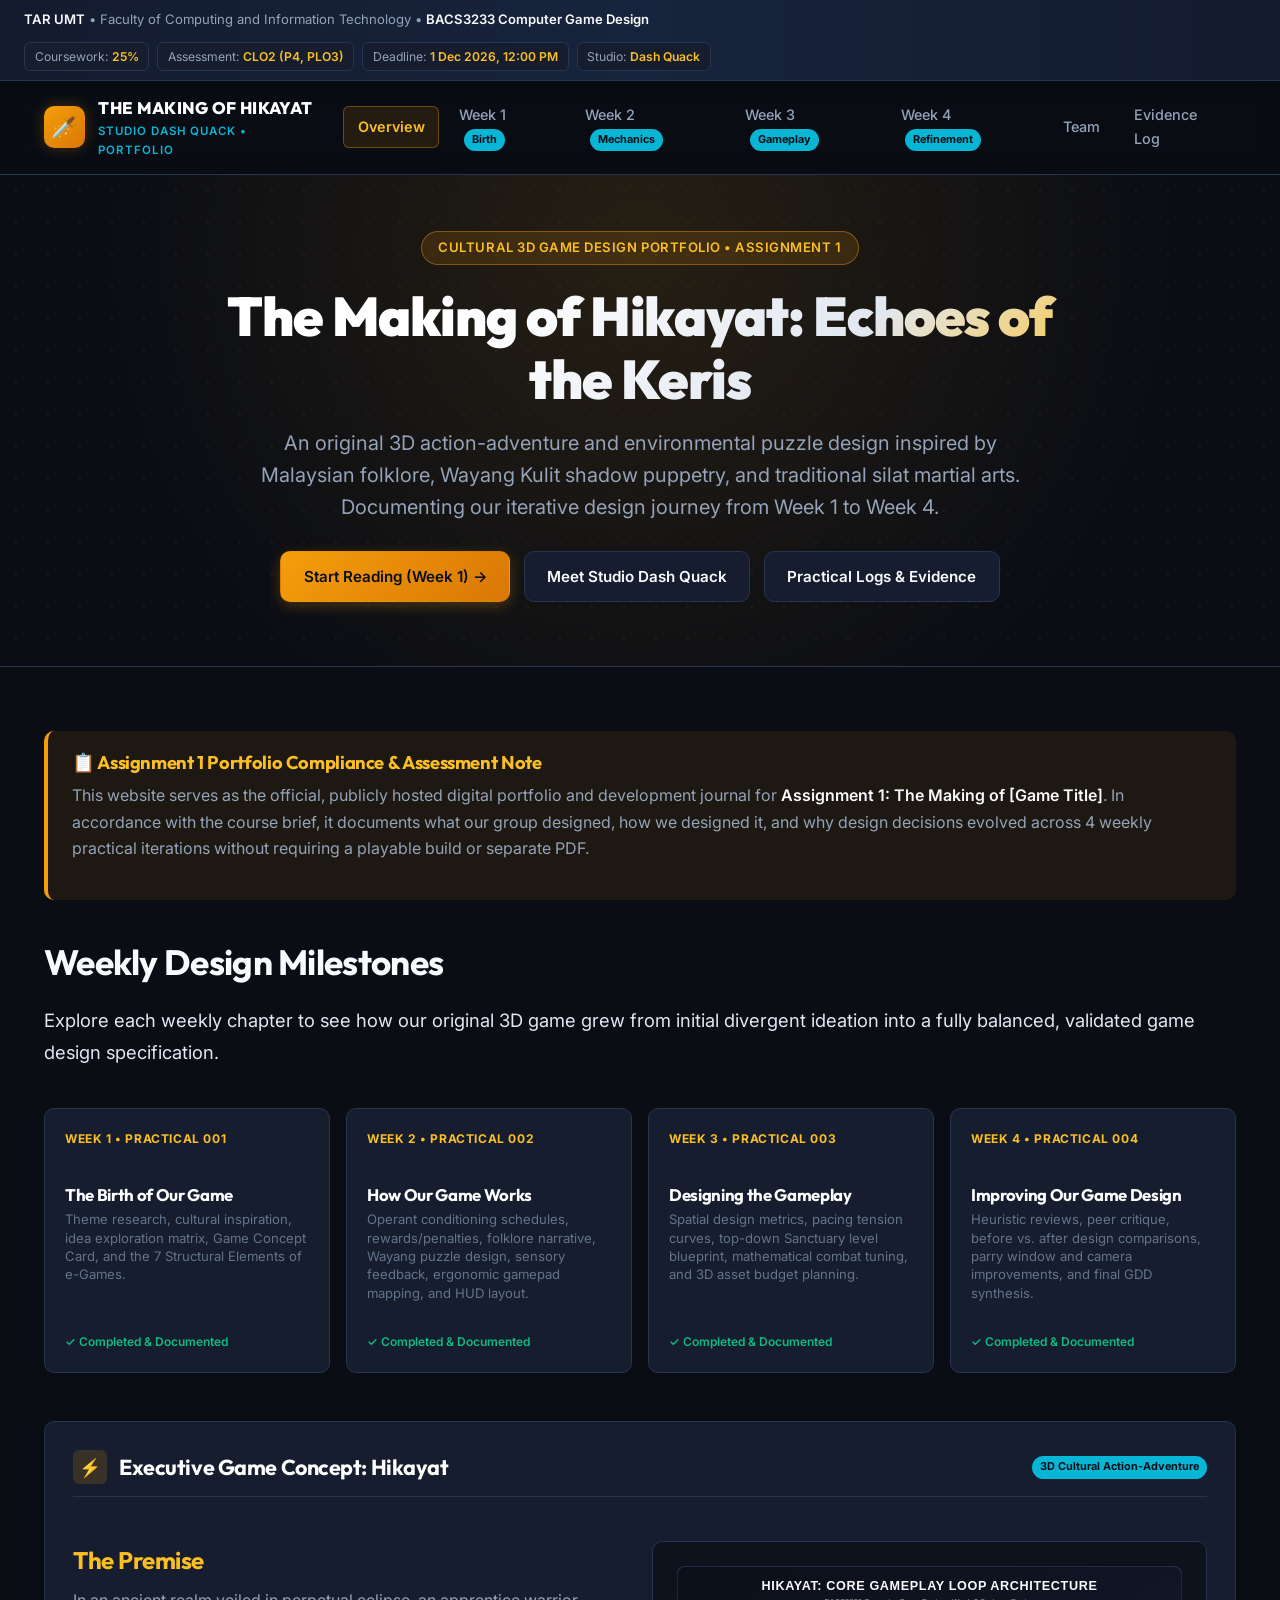
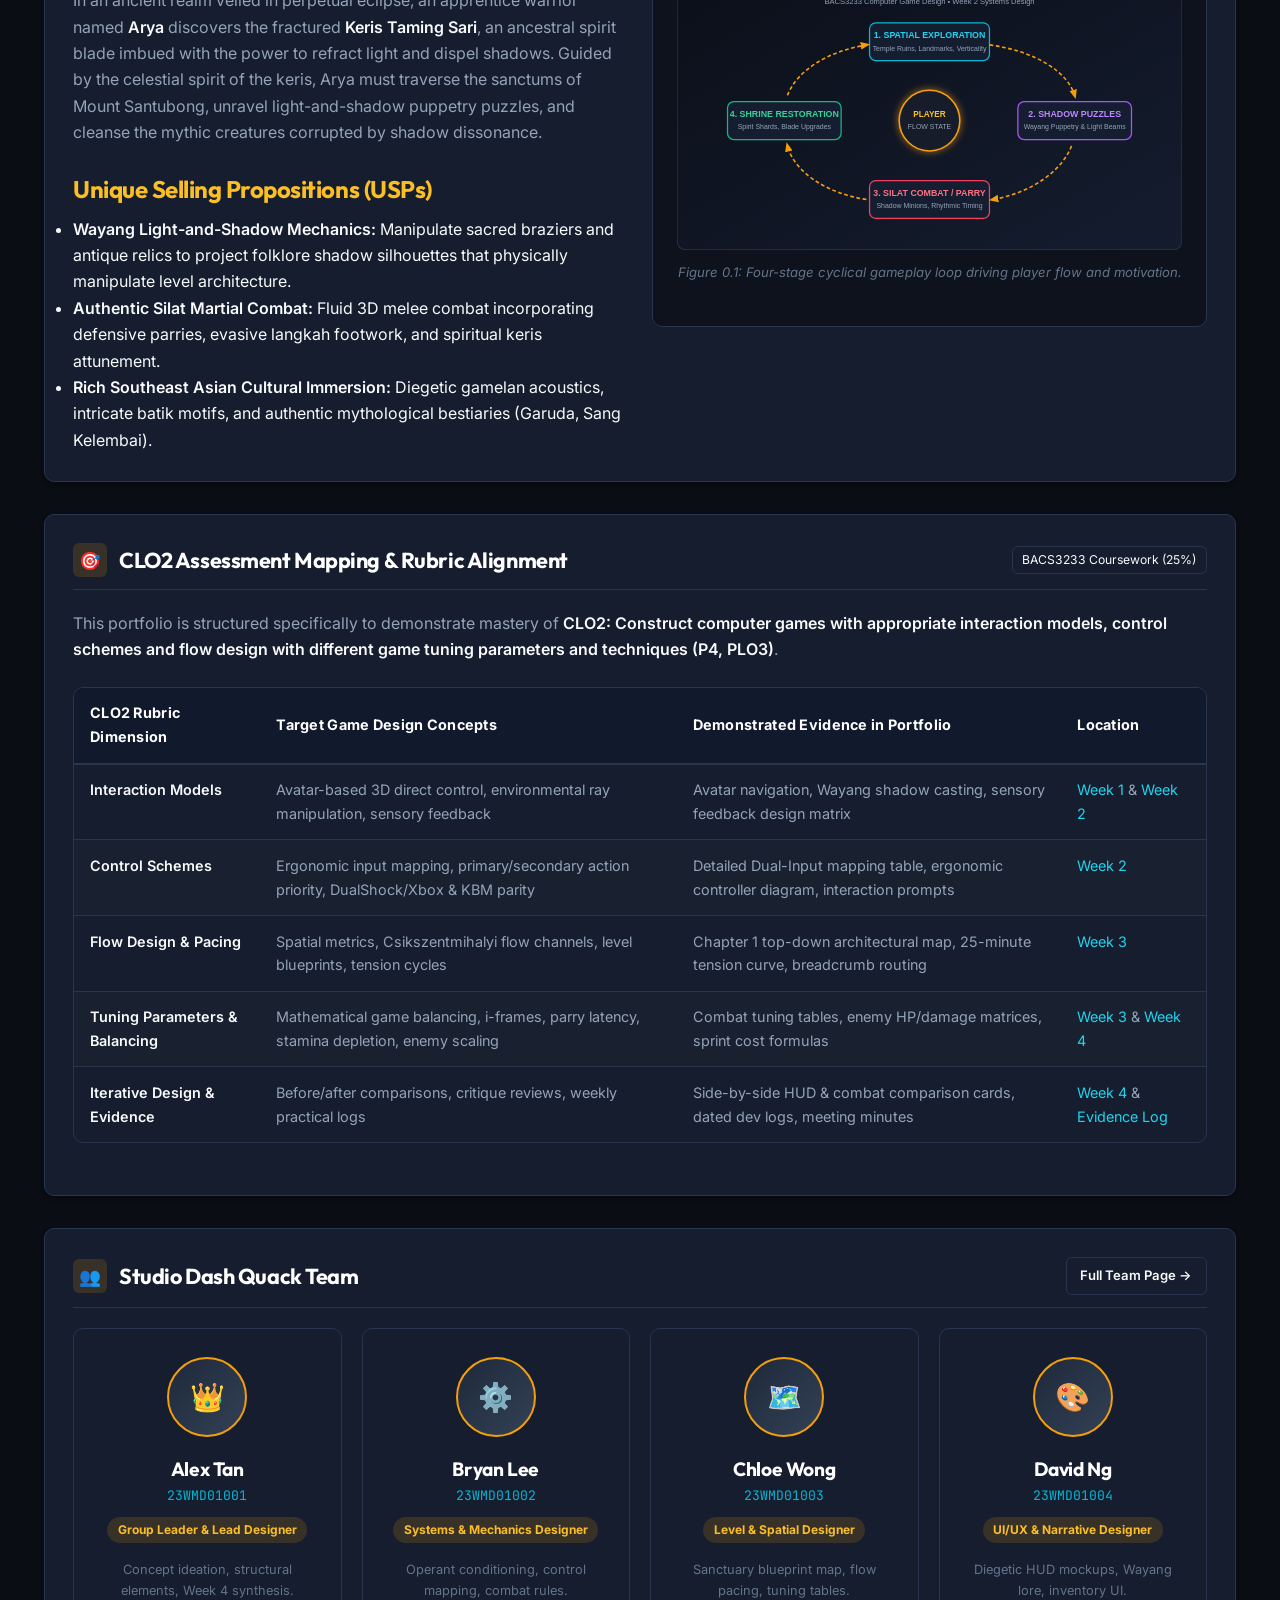
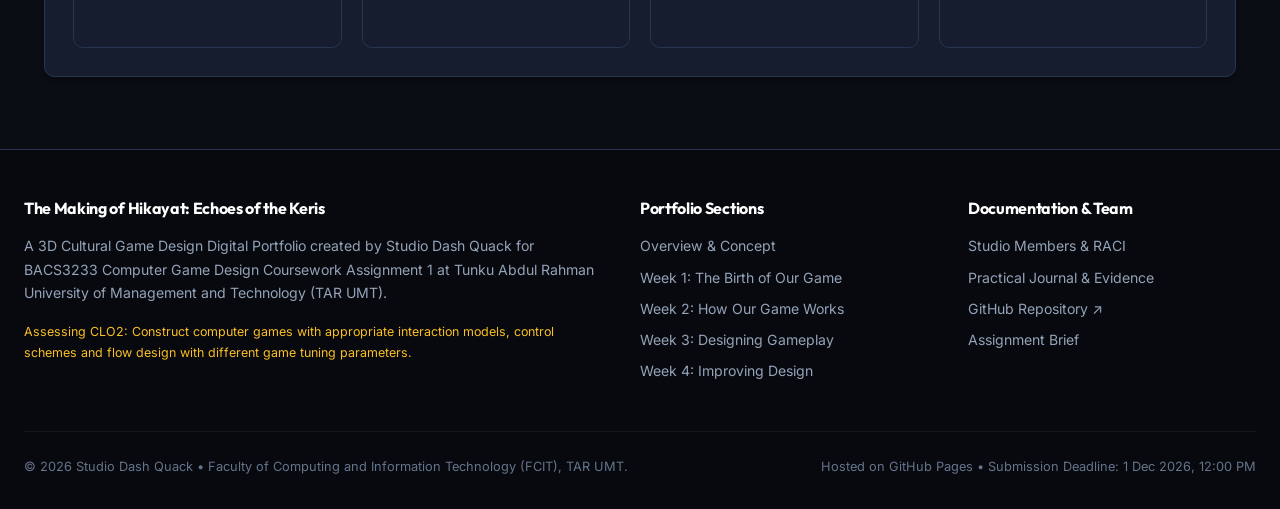
==== index.html @ 0a53872a "Create complete BACS3233 Game Design digital portfolio website for GitHub Pages" ====
<!DOCTYPE html>
<html lang="en">
<head>
  <meta charset="UTF-8">
  <meta name="viewport" content="width=device-width, initial-scale=1.0">
  <title>The Making of Hikayat: Echoes of the Keris | BACS3233 Game Design Portfolio</title>
  <meta name="description" content="Digital portfolio and game development journal for BACS3233 Computer Game Design Assignment 1 at TAR UMT by Studio Dash Quack.">
  <link rel="preconnect" href="https://fonts.googleapis.com">
  <link rel="preconnect" href="https://fonts.gstatic.com" crossorigin>
  <link href="https://fonts.googleapis.com/css2?family=Inter:wght@400;500;600;700&family=Outfit:wght@500;600;700;800;900&family=JetBrains+Mono:wght@500&display=swap" rel="stylesheet">
  <link rel="stylesheet" href="css/style.css">
</head>
<body>

  <!-- Academic Rubric Banner -->
  <aside class="academic-banner" aria-label="Course Academic Information">
    <div class="academic-banner-inner">
      <div>
        <strong>TAR UMT</strong> • Faculty of Computing and Information Technology • <strong>BACS3233 Computer Game Design</strong>
      </div>
      <div class="academic-pills">
        <span class="academic-pill">Coursework: <strong>25%</strong></span>
        <span class="academic-pill">Assessment: <strong>CLO2 (P4, PLO3)</strong></span>
        <span class="academic-pill">Deadline: <strong>1 Dec 2026, 12:00 PM</strong></span>
        <span class="academic-pill">Studio: <strong>Dash Quack</strong></span>
      </div>
    </div>
  </aside>

  <!-- Sticky Main Navigation -->
  <header class="navbar">
    <div class="nav-container">
      <a href="index.html" class="brand-link" aria-label="Homepage">
        <div class="brand-logo-icon">🗡️</div>
        <div class="brand-text">
          <span class="brand-title">THE MAKING OF HIKAYAT</span>
          <span class="brand-subtitle">Studio Dash Quack • Portfolio</span>
        </div>
      </a>

      <button class="nav-toggle" aria-label="Toggle navigation menu" aria-expanded="false">&#9776;</button>

      <nav>
        <ul class="nav-menu">
          <li class="nav-item"><a href="index.html" class="nav-link active">Overview</a></li>
          <li class="nav-item"><a href="week1.html" class="nav-link">Week 1 <span class="nav-badge-pill">Birth</span></a></li>
          <li class="nav-item"><a href="week2.html" class="nav-link">Week 2 <span class="nav-badge-pill">Mechanics</span></a></li>
          <li class="nav-item"><a href="week3.html" class="nav-link">Week 3 <span class="nav-badge-pill">Gameplay</span></a></li>
          <li class="nav-item"><a href="week4.html" class="nav-link">Week 4 <span class="nav-badge-pill">Refinement</span></a></li>
          <li class="nav-item"><a href="team.html" class="nav-link">Team</a></li>
          <li class="nav-item"><a href="evidence.html" class="nav-link">Evidence Log</a></li>
        </ul>
      </nav>
    </div>
  </header>

  <main class="main-content">
    <!-- Hero Section -->
    <section class="hero">
      <div class="hero-content">
        <div class="hero-tag">Cultural 3D Game Design Portfolio • Assignment 1</div>
        <h1 class="hero-title">The Making of Hikayat: Echoes of the Keris</h1>
        <p class="hero-subtitle">
          An original 3D action-adventure and environmental puzzle design inspired by Malaysian folklore, Wayang Kulit shadow puppetry, and traditional silat martial arts. Documenting our iterative design journey from Week 1 to Week 4.
        </p>
        <div class="hero-actions">
          <a href="week1.html" class="btn btn-primary">Start Reading (Week 1) →</a>
          <a href="team.html" class="btn btn-secondary">Meet Studio Dash Quack</a>
          <a href="evidence.html" class="btn btn-secondary">Practical Logs &amp; Evidence</a>
        </div>
      </div>
    </section>

    <!-- Quick Weekly Roadmap Hub -->
    <div class="container">
      
      <!-- Informational Callout for Lecturers & Assessors -->
      <div class="callout callout-gold">
        <h4>📋 Assignment 1 Portfolio Compliance &amp; Assessment Note</h4>
        <p>
          This website serves as the official, publicly hosted digital portfolio and development journal for <strong>Assignment 1: The Making of [Game Title]</strong>. In accordance with the course brief, it documents what our group designed, how we designed it, and why design decisions evolved across 4 weekly practical iterations without requiring a playable build or separate PDF.
        </p>
      </div>

      <h2>Weekly Design Milestones</h2>
      <p class="lead">
        Explore each weekly chapter to see how our original 3D game grew from initial divergent ideation into a fully balanced, validated game design specification.
      </p>

      <div class="weekly-progress-bar">
        <!-- Week 1 Card -->
        <a href="week1.html" class="week-card-nav">
          <span class="week-badge">Week 1 • Practical 001</span>
          <h3 class="week-card-title">The Birth of Our Game</h3>
          <p class="week-card-desc">Theme research, cultural inspiration, idea exploration matrix, Game Concept Card, and the 7 Structural Elements of e-Games.</p>
          <div class="week-status">✓ Completed &amp; Documented</div>
        </a>

        <!-- Week 2 Card -->
        <a href="week2.html" class="week-card-nav">
          <span class="week-badge">Week 2 • Practical 002</span>
          <h3 class="week-card-title">How Our Game Works</h3>
          <p class="week-card-desc">Operant conditioning schedules, rewards/penalties, folklore narrative, Wayang puzzle design, sensory feedback, ergonomic gamepad mapping, and HUD layout.</p>
          <div class="week-status">✓ Completed &amp; Documented</div>
        </a>

        <!-- Week 3 Card -->
        <a href="week3.html" class="week-card-nav">
          <span class="week-badge">Week 3 • Practical 003</span>
          <h3 class="week-card-title">Designing the Gameplay</h3>
          <p class="week-card-desc">Spatial design metrics, pacing tension curves, top-down Sanctuary level blueprint, mathematical combat tuning, and 3D asset budget planning.</p>
          <div class="week-status">✓ Completed &amp; Documented</div>
        </a>

        <!-- Week 4 Card -->
        <a href="week4.html" class="week-card-nav">
          <span class="week-badge">Week 4 • Practical 004</span>
          <h3 class="week-card-title">Improving Our Game Design</h3>
          <p class="week-card-desc">Heuristic reviews, peer critique, before vs. after design comparisons, parry window and camera improvements, and final GDD synthesis.</p>
          <div class="week-status">✓ Completed &amp; Documented</div>
        </a>
      </div>

      <!-- Core Game Concept Showcase -->
      <div class="card">
        <div class="card-header">
          <div class="card-title-group">
            <div class="card-icon">⚡</div>
            <h2 class="card-title">Executive Game Concept: Hikayat</h2>
          </div>
          <span class="nav-badge-pill">3D Cultural Action-Adventure</span>
        </div>

        <div class="grid-2">
          <div>
            <h3>The Premise</h3>
            <p>
              In an ancient realm veiled in perpetual eclipse, an apprentice warrior named <strong>Arya</strong> discovers the fractured <strong>Keris Taming Sari</strong>, an ancestral spirit blade imbued with the power to refract light and dispel shadows. Guided by the celestial spirit of the keris, Arya must traverse the sanctums of Mount Santubong, unravel light-and-shadow puppetry puzzles, and cleanse the mythic creatures corrupted by shadow dissonance.
            </p>
            <h3>Unique Selling Propositions (USPs)</h3>
            <ul>
              <li><strong>Wayang Light-and-Shadow Mechanics:</strong> Manipulate sacred braziers and antique relics to project folklore shadow silhouettes that physically manipulate level architecture.</li>
              <li><strong>Authentic Silat Martial Combat:</strong> Fluid 3D melee combat incorporating defensive parries, evasive langkah footwork, and spiritual keris attunement.</li>
              <li><strong>Rich Southeast Asian Cultural Immersion:</strong> Diegetic gamelan acoustics, intricate batik motifs, and authentic mythological bestiaries (Garuda, Sang Kelembai).</li>
            </ul>
          </div>

          <div>
            <div class="diagram-container">
              <img src="assets/diagrams/core-loop.svg" alt="Hikayat Core Gameplay Loop Architecture" style="border-radius: 8px;">
              <p class="diagram-caption">Figure 0.1: Four-stage cyclical gameplay loop driving player flow and motivation.</p>
            </div>
          </div>
        </div>
      </div>

      <!-- CLO2 Rubric Alignment Matrix -->
      <div class="card">
        <div class="card-header">
          <div class="card-title-group">
            <div class="card-icon">🎯</div>
            <h2 class="card-title">CLO2 Assessment Mapping &amp; Rubric Alignment</h2>
          </div>
          <span class="academic-pill">BACS3233 Coursework (25%)</span>
        </div>
        <p>
          This portfolio is structured specifically to demonstrate mastery of <strong>CLO2: Construct computer games with appropriate interaction models, control schemes and flow design with different game tuning parameters and techniques (P4, PLO3)</strong>.
        </p>

        <div class="table-responsive">
          <table>
            <thead>
              <tr>
                <th>CLO2 Rubric Dimension</th>
                <th>Target Game Design Concepts</th>
                <th>Demonstrated Evidence in Portfolio</th>
                <th>Location</th>
              </tr>
            </thead>
            <tbody>
              <tr>
                <td><strong>Interaction Models</strong></td>
                <td>Avatar-based 3D direct control, environmental ray manipulation, sensory feedback</td>
                <td>Avatar navigation, Wayang shadow casting, sensory feedback design matrix</td>
                <td><a href="week1.html#structural-elements">Week 1</a> &amp; <a href="week2.html#feedback-design">Week 2</a></td>
              </tr>
              <tr>
                <td><strong>Control Schemes</strong></td>
                <td>Ergonomic input mapping, primary/secondary action priority, DualShock/Xbox &amp; KBM parity</td>
                <td>Detailed Dual-Input mapping table, ergonomic controller diagram, interaction prompts</td>
                <td><a href="week2.html#control-schemes">Week 2</a></td>
              </tr>
              <tr>
                <td><strong>Flow Design &amp; Pacing</strong></td>
                <td>Spatial metrics, Csikszentmihalyi flow channels, level blueprints, tension cycles</td>
                <td>Chapter 1 top-down architectural map, 25-minute tension curve, breadcrumb routing</td>
                <td><a href="week3.html#game-flow">Week 3</a></td>
              </tr>
              <tr>
                <td><strong>Tuning Parameters &amp; Balancing</strong></td>
                <td>Mathematical game balancing, i-frames, parry latency, stamina depletion, enemy scaling</td>
                <td>Combat tuning tables, enemy HP/damage matrices, sprint cost formulas</td>
                <td><a href="week3.html#game-tuning">Week 3</a> &amp; <a href="week4.html#tuning-iteration">Week 4</a></td>
              </tr>
              <tr>
                <td><strong>Iterative Design &amp; Evidence</strong></td>
                <td>Before/after comparisons, critique reviews, weekly practical logs</td>
                <td>Side-by-side HUD &amp; combat comparison cards, dated dev logs, meeting minutes</td>
                <td><a href="week4.html#before-after">Week 4</a> &amp; <a href="evidence.html">Evidence Log</a></td>
              </tr>
            </tbody>
          </table>
        </div>
      </div>

      <!-- Quick Studio Team Summary -->
      <div class="card">
        <div class="card-header">
          <div class="card-title-group">
            <div class="card-icon">👥</div>
            <h2 class="card-title">Studio Dash Quack Team</h2>
          </div>
          <a href="team.html" class="btn btn-secondary btn-sm">Full Team Page →</a>
        </div>
        <div class="grid-4">
          <div class="team-card">
            <div class="avatar-placeholder">👑</div>
            <h4 class="team-name">Alex Tan</h4>
            <div class="team-student-id">23WMD01001</div>
            <div class="team-role">Group Leader &amp; Lead Designer</div>
            <p style="font-size: 0.8rem; color: var(--text-muted);">Concept ideation, structural elements, Week 4 synthesis.</p>
          </div>
          <div class="team-card">
            <div class="avatar-placeholder">⚙️</div>
            <h4 class="team-name">Bryan Lee</h4>
            <div class="team-student-id">23WMD01002</div>
            <div class="team-role">Systems &amp; Mechanics Designer</div>
            <p style="font-size: 0.8rem; color: var(--text-muted);">Operant conditioning, control mapping, combat rules.</p>
          </div>
          <div class="team-card">
            <div class="avatar-placeholder">🗺️</div>
            <h4 class="team-name">Chloe Wong</h4>
            <div class="team-student-id">23WMD01003</div>
            <div class="team-role">Level &amp; Spatial Designer</div>
            <p style="font-size: 0.8rem; color: var(--text-muted);">Sanctuary blueprint map, flow pacing, tuning tables.</p>
          </div>
          <div class="team-card">
            <div class="avatar-placeholder">🎨</div>
            <h4 class="team-name">David Ng</h4>
            <div class="team-student-id">23WMD01004</div>
            <div class="team-role">UI/UX &amp; Narrative Designer</div>
            <p style="font-size: 0.8rem; color: var(--text-muted);">Diegetic HUD mockups, Wayang lore, inventory UI.</p>
          </div>
        </div>
      </div>

    </div>
  </main>

  <!-- Global Footer -->
  <footer class="footer">
    <div class="footer-inner">
      <div class="footer-col">
        <h4>The Making of Hikayat: Echoes of the Keris</h4>
        <p>A 3D Cultural Game Design Digital Portfolio created by Studio Dash Quack for BACS3233 Computer Game Design Coursework Assignment 1 at Tunku Abdul Rahman University of Management and Technology (TAR UMT).</p>
        <p style="font-size: 0.78rem; color: var(--accent-gold-light);">Assessing CLO2: Construct computer games with appropriate interaction models, control schemes and flow design with different game tuning parameters.</p>
      </div>

      <div class="footer-col">
        <h4>Portfolio Sections</h4>
        <ul>
          <li><a href="index.html">Overview &amp; Concept</a></li>
          <li><a href="week1.html">Week 1: The Birth of Our Game</a></li>
          <li><a href="week2.html">Week 2: How Our Game Works</a></li>
          <li><a href="week3.html">Week 3: Designing Gameplay</a></li>
          <li><a href="week4.html">Week 4: Improving Design</a></li>
        </ul>
      </div>

      <div class="footer-col">
        <h4>Documentation &amp; Team</h4>
        <ul>
          <li><a href="team.html">Studio Members &amp; RACI</a></li>
          <li><a href="evidence.html">Practical Journal &amp; Evidence</a></li>
          <li><a href="https://github.com/dash-quack/dash-quack.github.io" target="_blank" rel="noopener">GitHub Repository ↗</a></li>
          <li><a href="README.md" target="_blank">Assignment Brief</a></li>
        </ul>
      </div>
    </div>

    <div class="footer-bottom">
      <div>© 2026 Studio Dash Quack • Faculty of Computing and Information Technology (FCIT), TAR UMT.</div>
      <div>Hosted on GitHub Pages • Submission Deadline: 1 Dec 2026, 12:00 PM</div>
    </div>
  </footer>

  <script src="js/main.js"></script>
</body>
</html>
---- css/style.css ----
/* ==========================================================================
   BACS3233 Computer Game Design - Digital Portfolio Stylesheet
   Theme: The Making of Hikayat: Echoes of the Keris (Cultural 3D Game)
   Studio: Dash Quack Games | TAR UMT FCIT
   ========================================================================== */

:root {
  --bg-primary: #0a0d14;
  --bg-secondary: #101623;
  --bg-card: #151d2e;
  --bg-card-hover: #1c273e;
  --bg-subtle: #1e293b;
  --border-color: #27354f;
  --border-focus: #f59e0b;

  --accent-gold: #f59e0b;
  --accent-gold-light: #fbbf24;
  --accent-gold-glow: rgba(245, 158, 11, 0.25);

  --accent-teal: #06b6d4;
  --accent-teal-light: #22d3ee;
  --accent-teal-glow: rgba(6, 182, 212, 0.2);

  --accent-emerald: #10b981;
  --accent-rose: #f43f5e;
  --accent-purple: #a855f7;

  --text-primary: #f8fafc;
  --text-secondary: #94a3b8;
  --text-muted: #64748b;
  --text-gold: #fcd34d;

  --font-heading: 'Outfit', -apple-system, BlinkMacSystemFont, 'Segoe UI', Roboto, sans-serif;
  --font-body: 'Inter', -apple-system, BlinkMacSystemFont, 'Segoe UI', Roboto, sans-serif;
  --font-mono: 'JetBrains Mono', 'Fira Code', Consolas, monospace;

  --shadow-sm: 0 2px 4px rgba(0, 0, 0, 0.4);
  --shadow-md: 0 4px 12px rgba(0, 0, 0, 0.5);
  --shadow-lg: 0 10px 30px rgba(0, 0, 0, 0.7);
  --shadow-glow: 0 0 25px var(--accent-gold-glow);

  --radius-sm: 6px;
  --radius-md: 10px;
  --radius-lg: 16px;
  --radius-full: 9999px;

  --transition-fast: 0.2s ease;
  --transition-normal: 0.3s ease;
  --max-width: 1240px;
}

/* Reset & Base Setup */
*, *::before, *::after {
  box-sizing: border-box;
  margin: 0;
  padding: 0;
}

html {
  scroll-behavior: smooth;
  font-size: 16px;
  background-color: var(--bg-primary);
  color: var(--text-primary);
}

body {
  font-family: var(--font-body);
  line-height: 1.65;
  background-color: var(--bg-primary);
  color: var(--text-primary);
  overflow-x: hidden;
  min-height: 100vh;
  display: flex;
  flex-direction: column;
}

a {
  color: var(--accent-teal-light);
  text-decoration: none;
  transition: color var(--transition-fast);
}

a:hover {
  color: var(--accent-gold-light);
}

img, svg {
  max-width: 100%;
  height: auto;
  display: block;
}

/* Typography */
h1, h2, h3, h4, h5, h6 {
  font-family: var(--font-heading);
  color: var(--text-primary);
  font-weight: 700;
  line-height: 1.25;
  letter-spacing: -0.02em;
}

h1 { font-size: clamp(2rem, 4vw, 3rem); margin-bottom: 1rem; }
h2 { font-size: clamp(1.5rem, 2.8vw, 2.2rem); margin-top: 2.5rem; margin-bottom: 1.25rem; }
h3 { font-size: clamp(1.2rem, 2vw, 1.5rem); margin-top: 1.75rem; margin-bottom: 0.75rem; color: var(--accent-gold-light); }
h4 { font-size: 1.15rem; margin-top: 1.25rem; margin-bottom: 0.5rem; }

p {
  margin-bottom: 1.15rem;
  color: var(--text-secondary);
}

p.lead {
  font-size: 1.15rem;
  line-height: 1.75;
  color: #e2e8f0;
}

strong {
  color: var(--text-primary);
  font-weight: 600;
}

code {
  font-family: var(--font-mono);
  background-color: var(--bg-subtle);
  color: var(--accent-gold-light);
  padding: 0.2rem 0.45rem;
  border-radius: var(--radius-sm);
  font-size: 0.9em;
  border: 1px solid var(--border-color);
}

/* Top Navigation Bar */
.navbar {
  position: sticky;
  top: 0;
  z-index: 1000;
  background: rgba(10, 13, 20, 0.92);
  backdrop-filter: blur(12px);
  -webkit-backdrop-filter: blur(12px);
  border-bottom: 1px solid var(--border-color);
  transition: all var(--transition-fast);
}

.nav-container {
  max-width: var(--max-width);
  margin: 0 auto;
  padding: 0.85rem 1.5rem;
  display: flex;
  align-items: center;
  justify-content: space-between;
  gap: 1.5rem;
}

.brand-link {
  display: flex;
  align-items: center;
  gap: 0.85rem;
  text-decoration: none;
}

.brand-logo-icon {
  width: 42px;
  height: 42px;
  background: linear-gradient(135deg, var(--accent-gold), #d97706);
  border-radius: 10px;
  display: flex;
  align-items: center;
  justify-content: center;
  color: #0b0f19;
  font-weight: 800;
  font-size: 1.3rem;
  box-shadow: 0 0 15px var(--accent-gold-glow);
}

.brand-text {
  display: flex;
  flex-direction: column;
}

.brand-title {
  font-family: var(--font-heading);
  font-size: 1.05rem;
  font-weight: 800;
  color: #ffffff;
  letter-spacing: 0.02em;
}

.brand-subtitle {
  font-size: 0.72rem;
  color: var(--accent-teal);
  text-transform: uppercase;
  letter-spacing: 0.08em;
  font-weight: 600;
}

.nav-menu {
  display: flex;
  align-items: center;
  list-style: none;
  gap: 0.4rem;
}

.nav-item {
  position: relative;
}

.nav-link {
  display: block;
  padding: 0.5rem 0.85rem;
  font-size: 0.9rem;
  font-weight: 500;
  color: var(--text-secondary);
  border-radius: var(--radius-sm);
  transition: all var(--transition-fast);
}

.nav-link:hover {
  color: #ffffff;
  background: var(--bg-card);
}

.nav-link.active {
  color: var(--accent-gold-light);
  background: rgba(245, 158, 11, 0.12);
  border: 1px solid rgba(245, 158, 11, 0.35);
  font-weight: 600;
}

.nav-badge-pill {
  display: inline-block;
  font-size: 0.68rem;
  padding: 0.15rem 0.5rem;
  border-radius: var(--radius-full);
  background: var(--accent-teal);
  color: #0b0f19;
  font-weight: 700;
  margin-left: 0.3rem;
  vertical-align: middle;
}

.nav-toggle {
  display: none;
  background: none;
  border: 1px solid var(--border-color);
  color: var(--text-primary);
  padding: 0.4rem 0.7rem;
  border-radius: var(--radius-sm);
  font-size: 1.2rem;
  cursor: pointer;
}

/* Top Meta Banner for Academic Rubric */
.academic-banner {
  background: linear-gradient(90deg, #131b2e 0%, #17243d 50%, #131b2e 100%);
  border-bottom: 1px solid var(--border-color);
  padding: 0.55rem 1.5rem;
  font-size: 0.82rem;
  color: var(--text-secondary);
}

.academic-banner-inner {
  max-width: var(--max-width);
  margin: 0 auto;
  display: flex;
  flex-wrap: wrap;
  align-items: center;
  justify-content: space-between;
  gap: 0.75rem;
}

.academic-pills {
  display: flex;
  flex-wrap: wrap;
  gap: 0.5rem;
}

.academic-pill {
  background: var(--bg-card);
  border: 1px solid var(--border-color);
  padding: 0.2rem 0.6rem;
  border-radius: var(--radius-sm);
  font-size: 0.76rem;
}

.academic-pill strong {
  color: var(--accent-gold-light);
}

/* Layout Containers */
.container {
  width: 100%;
  max-width: var(--max-width);
  margin: 0 auto;
  padding: 2.5rem 1.5rem;
}

.main-content {
  flex: 1 0 auto;
}

/* Hero Section */
.hero {
  position: relative;
  padding: 3.5rem 1.5rem 4rem;
  background: radial-gradient(circle at 50% 15%, rgba(245, 158, 11, 0.12) 0%, rgba(10, 13, 20, 0.95) 70%), var(--bg-primary);
  border-bottom: 1px solid var(--border-color);
  overflow: hidden;
}

.hero::before {
  content: '';
  position: absolute;
  top: 0;
  left: 0;
  right: 0;
  bottom: 0;
  background-image: radial-gradient(rgba(245, 158, 11, 0.08) 1px, transparent 1px);
  background-size: 32px 32px;
  pointer-events: none;
}

.hero-content {
  position: relative;
  max-width: 900px;
  margin: 0 auto;
  text-align: center;
}

.hero-tag {
  display: inline-flex;
  align-items: center;
  gap: 0.5rem;
  padding: 0.35rem 1rem;
  border-radius: var(--radius-full);
  background: rgba(245, 158, 11, 0.14);
  border: 1px solid rgba(245, 158, 11, 0.4);
  color: var(--accent-gold-light);
  font-size: 0.82rem;
  font-weight: 600;
  margin-bottom: 1.25rem;
  letter-spacing: 0.04em;
  text-transform: uppercase;
}

.hero-title {
  font-size: clamp(2.2rem, 5vw, 3.4rem);
  font-weight: 900;
  line-height: 1.15;
  background: linear-gradient(135deg, #ffffff 30%, #e2e8f0 70%, var(--accent-gold-light) 100%);
  -webkit-background-clip: text;
  -webkit-text-fill-color: transparent;
  margin-bottom: 1rem;
}

.hero-subtitle {
  font-size: clamp(1.05rem, 2vw, 1.25rem);
  color: #94a3b8;
  max-width: 760px;
  margin: 0 auto 1.8rem;
  line-height: 1.6;
}

.hero-actions {
  display: flex;
  flex-wrap: wrap;
  gap: 0.85rem;
  justify-content: center;
  margin-top: 1.5rem;
}

/* Buttons */
.btn {
  display: inline-flex;
  align-items: center;
  justify-content: center;
  gap: 0.5rem;
  padding: 0.75rem 1.4rem;
  font-size: 0.95rem;
  font-weight: 600;
  border-radius: var(--radius-md);
  cursor: pointer;
  transition: all var(--transition-fast);
  border: 1px solid transparent;
  text-decoration: none;
}

.btn-primary {
  background: linear-gradient(135deg, var(--accent-gold), #d97706);
  color: #0b0f19;
  box-shadow: 0 4px 14px var(--accent-gold-glow);
}

.btn-primary:hover {
  background: linear-gradient(135deg, var(--accent-gold-light), var(--accent-gold));
  color: #000000;
  box-shadow: 0 6px 20px rgba(245, 158, 11, 0.4);
  transform: translateY(-2px);
}

.btn-secondary {
  background: var(--bg-card);
  color: var(--text-primary);
  border-color: var(--border-color);
}

.btn-secondary:hover {
  background: var(--bg-card-hover);
  border-color: var(--accent-teal);
  color: #ffffff;
  transform: translateY(-2px);
}

.btn-sm {
  padding: 0.45rem 0.85rem;
  font-size: 0.82rem;
  border-radius: var(--radius-sm);
}

/* Page Header for Weekly Pages */
.page-header {
  padding: 3rem 0 2rem;
  border-bottom: 1px solid var(--border-color);
  background: linear-gradient(180deg, rgba(16, 22, 35, 0.8) 0%, rgba(10, 13, 20, 0.95) 100%);
  margin-bottom: 2rem;
}

.page-header-inner {
  max-width: var(--max-width);
  margin: 0 auto;
  padding: 0 1.5rem;
}

.page-week-indicator {
  display: inline-block;
  padding: 0.25rem 0.8rem;
  border-radius: var(--radius-full);
  background: rgba(6, 182, 212, 0.15);
  border: 1px solid rgba(6, 182, 212, 0.4);
  color: var(--accent-teal-light);
  font-size: 0.78rem;
  font-weight: 700;
  text-transform: uppercase;
  letter-spacing: 0.06em;
  margin-bottom: 0.75rem;
}

.page-title {
  font-size: clamp(2rem, 3.5vw, 2.7rem);
  font-weight: 800;
  margin-bottom: 0.75rem;
  color: #ffffff;
}

.page-description {
  font-size: 1.1rem;
  color: var(--text-secondary);
  max-width: 840px;
  line-height: 1.6;
}

/* Weekly Roadmap / Progress Track */
.weekly-progress-bar {
  display: grid;
  grid-template-columns: repeat(4, 1fr);
  gap: 1rem;
  margin: 2.5rem 0 3rem;
}

.week-card-nav {
  background: var(--bg-card);
  border: 1px solid var(--border-color);
  border-radius: var(--radius-md);
  padding: 1.25rem;
  transition: all var(--transition-fast);
  display: flex;
  flex-direction: column;
  position: relative;
  overflow: hidden;
}

.week-card-nav:hover {
  transform: translateY(-4px);
  border-color: var(--accent-gold);
  background: var(--bg-card-hover);
  box-shadow: var(--shadow-md);
}

.week-card-nav.active {
  border-color: var(--accent-gold);
  background: linear-gradient(145deg, rgba(245, 158, 11, 0.1), var(--bg-card));
}

.week-badge {
  font-size: 0.75rem;
  font-weight: 700;
  color: var(--accent-gold-light);
  text-transform: uppercase;
  letter-spacing: 0.05em;
  margin-bottom: 0.4rem;
}

.week-card-title {
  font-size: 1.05rem;
  font-weight: 700;
  color: #ffffff;
  margin-bottom: 0.35rem;
}

.week-card-desc {
  font-size: 0.82rem;
  color: var(--text-muted);
  line-height: 1.4;
}

.week-status {
  margin-top: auto;
  padding-top: 0.75rem;
  display: flex;
  align-items: center;
  gap: 0.4rem;
  font-size: 0.75rem;
  font-weight: 600;
  color: var(--accent-emerald);
}

/* Content Cards & Sections */
.card {
  background: var(--bg-card);
  border: 1px solid var(--border-color);
  border-radius: var(--radius-md);
  padding: 1.75rem;
  margin-bottom: 2rem;
  box-shadow: var(--shadow-sm);
  transition: border-color var(--transition-fast);
}

.card:hover {
  border-color: rgba(245, 158, 11, 0.35);
}

.card-header {
  display: flex;
  align-items: center;
  justify-content: space-between;
  margin-bottom: 1.25rem;
  padding-bottom: 0.75rem;
  border-bottom: 1px solid var(--border-color);
}

.card-title-group {
  display: flex;
  align-items: center;
  gap: 0.75rem;
}

.card-title {
  font-size: 1.35rem;
  margin: 0;
  color: #ffffff;
}

.card-icon {
  width: 34px;
  height: 34px;
  background: rgba(245, 158, 11, 0.15);
  color: var(--accent-gold-light);
  border-radius: var(--radius-sm);
  display: flex;
  align-items: center;
  justify-content: center;
  font-size: 1.1rem;
}

/* Callout Boxes (Lecturer Alert / Practical Info) */
.callout {
  padding: 1.25rem 1.5rem;
  border-radius: var(--radius-md);
  margin: 1.5rem 0;
  border-left: 4px solid;
  background: var(--bg-subtle);
}

.callout-info {
  border-left-color: var(--accent-teal);
  background: rgba(6, 182, 212, 0.08);
}

.callout-info h4 {
  color: var(--accent-teal-light);
  margin-top: 0;
}

.callout-gold {
  border-left-color: var(--accent-gold);
  background: rgba(245, 158, 11, 0.08);
}

.callout-gold h4 {
  color: var(--accent-gold-light);
  margin-top: 0;
}

.callout-success {
  border-left-color: var(--accent-emerald);
  background: rgba(16, 185, 129, 0.08);
}

.callout-success h4 {
  color: var(--accent-emerald);
  margin-top: 0;
}

/* Responsive Tables */
.table-responsive {
  width: 100%;
  overflow-x: auto;
  margin: 1.5rem 0;
  border-radius: var(--radius-md);
  border: 1px solid var(--border-color);
  background: var(--bg-card);
}

table {
  width: 100%;
  border-collapse: collapse;
  text-align: left;
  font-size: 0.9rem;
}

th {
  background: #111a2d;
  color: #ffffff;
  padding: 0.85rem 1rem;
  font-weight: 700;
  border-bottom: 2px solid var(--border-color);
  letter-spacing: 0.02em;
}

td {
  padding: 0.85rem 1rem;
  border-bottom: 1px solid var(--border-color);
  color: var(--text-secondary);
  vertical-align: top;
}

tr:last-child td {
  border-bottom: none;
}

tr:nth-child(even) td {
  background: rgba(255, 255, 255, 0.015);
}

tr:hover td {
  background: rgba(245, 158, 11, 0.04);
}

/* Grid Layouts */
.grid-2 {
  display: grid;
  grid-template-columns: repeat(2, 1fr);
  gap: 1.5rem;
}

.grid-3 {
  display: grid;
  grid-template-columns: repeat(3, 1fr);
  gap: 1.5rem;
}

.grid-4 {
  display: grid;
  grid-template-columns: repeat(4, 1fr);
  gap: 1.25rem;
}

/* Concept Card Design */
.concept-card {
  background: linear-gradient(145deg, #182236 0%, #121927 100%);
  border: 2px solid var(--accent-gold);
  border-radius: var(--radius-lg);
  padding: 2rem;
  box-shadow: 0 0 30px rgba(245, 158, 11, 0.15);
  position: relative;
  overflow: hidden;
  margin: 2rem 0;
}

.concept-card::after {
  content: "OFFICIAL GAME CONCEPT CARD";
  position: absolute;
  top: 15px;
  right: -55px;
  transform: rotate(45deg);
  background: var(--accent-gold);
  color: #0b0f19;
  font-size: 0.62rem;
  font-weight: 900;
  padding: 4px 60px;
  letter-spacing: 0.05em;
}

.concept-meta-grid {
  display: grid;
  grid-template-columns: repeat(auto-fit, minmax(220px, 1fr));
  gap: 1.25rem;
  margin: 1.5rem 0;
  padding: 1.25rem;
  background: rgba(0, 0, 0, 0.3);
  border-radius: var(--radius-md);
  border: 1px solid var(--border-color);
}

.meta-field-label {
  font-size: 0.75rem;
  text-transform: uppercase;
  color: var(--accent-gold-light);
  font-weight: 700;
  letter-spacing: 0.05em;
  margin-bottom: 0.2rem;
}

.meta-field-value {
  font-size: 0.95rem;
  color: #ffffff;
  font-weight: 600;
}

/* Diagram / Sketch Box */
.diagram-container {
  background: #0d121c;
  border: 1px solid var(--border-color);
  border-radius: var(--radius-md);
  padding: 1.5rem;
  margin: 1.5rem 0;
  text-align: center;
}

.diagram-caption {
  font-size: 0.82rem;
  color: var(--text-muted);
  margin-top: 0.75rem;
  font-style: italic;
}

/* Before / After Comparison Component */
.comparison-container {
  display: grid;
  grid-template-columns: 1fr 1fr;
  gap: 1.5rem;
  margin: 1.5rem 0;
}

.comparison-card {
  background: var(--bg-card);
  border-radius: var(--radius-md);
  padding: 1.5rem;
  border: 1px solid var(--border-color);
}

.comparison-card.before {
  border-top: 4px solid var(--accent-rose);
}

.comparison-card.after {
  border-top: 4px solid var(--accent-emerald);
}

.comparison-badge {
  display: inline-block;
  padding: 0.25rem 0.65rem;
  font-size: 0.72rem;
  font-weight: 800;
  border-radius: var(--radius-full);
  text-transform: uppercase;
  letter-spacing: 0.05em;
  margin-bottom: 1rem;
}

.badge-before {
  background: rgba(244, 63, 94, 0.2);
  color: #fda4af;
  border: 1px solid rgba(244, 63, 94, 0.4);
}

.badge-after {
  background: rgba(16, 185, 129, 0.2);
  color: #6ee7b7;
  border: 1px solid rgba(16, 185, 129, 0.4);
}

/* Team Member Cards */
.team-grid {
  display: grid;
  grid-template-columns: repeat(auto-fit, minmax(260px, 1fr));
  gap: 1.5rem;
  margin: 2rem 0;
}

.team-card {
  background: var(--bg-card);
  border: 1px solid var(--border-color);
  border-radius: var(--radius-md);
  padding: 1.75rem;
  text-align: center;
  transition: all var(--transition-fast);
  position: relative;
}

.team-card:hover {
  transform: translateY(-4px);
  border-color: var(--accent-gold);
  box-shadow: var(--shadow-md);
}

.avatar-placeholder {
  width: 80px;
  height: 80px;
  border-radius: 50%;
  background: linear-gradient(135deg, #1e293b, #334155);
  margin: 0 auto 1rem;
  display: flex;
  align-items: center;
  justify-content: center;
  font-size: 1.75rem;
  color: var(--accent-gold-light);
  border: 2px solid var(--accent-gold);
}

.team-name {
  font-size: 1.2rem;
  color: #ffffff;
  margin-bottom: 0.25rem;
}

.team-student-id {
  font-family: var(--font-mono);
  font-size: 0.82rem;
  color: var(--accent-teal);
  margin-bottom: 0.5rem;
}

.team-role {
  display: inline-block;
  padding: 0.2rem 0.65rem;
  font-size: 0.75rem;
  font-weight: 700;
  border-radius: var(--radius-full);
  background: rgba(245, 158, 11, 0.15);
  color: var(--accent-gold-light);
  margin-bottom: 1rem;
}

.team-responsibilities {
  text-align: left;
  font-size: 0.85rem;
  color: var(--text-secondary);
  border-top: 1px solid var(--border-color);
  padding-top: 0.85rem;
  margin-top: 0.85rem;
}

.team-responsibilities ul {
  padding-left: 1.2rem;
}

.team-responsibilities li {
  margin-bottom: 0.35rem;
}

.contribution-badge {
  display: inline-block;
  margin-top: 0.75rem;
  font-size: 0.8rem;
  font-weight: 700;
  color: var(--accent-emerald);
}

/* Timeline / Evidence Log */
.timeline {
  position: relative;
  padding-left: 2rem;
  margin: 2rem 0;
}

.timeline::before {
  content: '';
  position: absolute;
  top: 0;
  bottom: 0;
  left: 7px;
  width: 2px;
  background: var(--border-color);
}

.timeline-item {
  position: relative;
  margin-bottom: 2rem;
}

.timeline-marker {
  position: absolute;
  left: -2rem;
  top: 4px;
  width: 16px;
  height: 16px;
  border-radius: 50%;
  background: var(--accent-gold);
  border: 3px solid var(--bg-primary);
  box-shadow: 0 0 10px var(--accent-gold);
}

.timeline-content {
  background: var(--bg-card);
  border: 1px solid var(--border-color);
  border-radius: var(--radius-md);
  padding: 1.25rem 1.5rem;
}

.timeline-date {
  font-size: 0.78rem;
  font-weight: 700;
  color: var(--accent-teal);
  text-transform: uppercase;
  letter-spacing: 0.05em;
  margin-bottom: 0.3rem;
}

.timeline-title {
  font-size: 1.15rem;
  color: #ffffff;
  margin-bottom: 0.5rem;
}

/* Tabs */
.tabs-nav {
  display: flex;
  gap: 0.5rem;
  border-bottom: 1px solid var(--border-color);
  margin-bottom: 1.5rem;
  overflow-x: auto;
}

.tab-btn {
  background: none;
  border: none;
  color: var(--text-secondary);
  font-family: var(--font-heading);
  font-size: 0.95rem;
  font-weight: 600;
  padding: 0.75rem 1.25rem;
  cursor: pointer;
  border-bottom: 2px solid transparent;
  transition: all var(--transition-fast);
  white-space: nowrap;
}

.tab-btn:hover {
  color: #ffffff;
}

.tab-btn.active {
  color: var(--accent-gold-light);
  border-bottom-color: var(--accent-gold);
}

.tab-pane {
  display: none;
}

.tab-pane.active {
  display: block;
  animation: fadeIn 0.3s ease;
}

@keyframes fadeIn {
  from { opacity: 0; transform: translateY(6px); }
  to { opacity: 1; transform: translateY(0); }
}

/* Footer */
.footer {
  margin-top: auto;
  background: #07090e;
  border-top: 1px solid var(--border-color);
  padding: 3rem 1.5rem 2rem;
  color: var(--text-muted);
  font-size: 0.88rem;
}

.footer-inner {
  max-width: var(--max-width);
  margin: 0 auto;
  display: grid;
  grid-template-columns: 2fr 1fr 1fr;
  gap: 2.5rem;
}

.footer-col h4 {
  color: #ffffff;
  margin-top: 0;
  margin-bottom: 1rem;
  font-size: 1rem;
}

.footer-col ul {
  list-style: none;
}

.footer-col ul li {
  margin-bottom: 0.5rem;
}

.footer-col ul a {
  color: var(--text-secondary);
}

.footer-col ul a:hover {
  color: var(--accent-gold-light);
}

.footer-bottom {
  max-width: var(--max-width);
  margin: 2.5rem auto 0;
  padding-top: 1.5rem;
  border-top: 1px solid rgba(255, 255, 255, 0.05);
  display: flex;
  flex-wrap: wrap;
  justify-content: space-between;
  align-items: center;
  font-size: 0.8rem;
  color: var(--text-muted);
}

/* Responsive Breakpoints */
@media (max-width: 992px) {
  .weekly-progress-bar {
    grid-template-columns: repeat(2, 1fr);
  }
  .grid-3, .grid-4 {
    grid-template-columns: 1fr;
  }
  .footer-inner {
    grid-template-columns: 1fr;
    gap: 2rem;
  }
}

@media (max-width: 768px) {
  .nav-menu {
    position: fixed;
    top: 65px;
    left: 0;
    right: 0;
    background: #0c101a;
    flex-direction: column;
    padding: 1.5rem;
    border-bottom: 1px solid var(--border-color);
    transform: translateY(-150%);
    transition: transform var(--transition-normal);
    gap: 0.5rem;
    box-shadow: var(--shadow-lg);
  }
  .nav-menu.open {
    transform: translateY(0);
  }
  .nav-toggle {
    display: block;
  }
  .grid-2, .comparison-container {
    grid-template-columns: 1fr;
  }
  .weekly-progress-bar {
    grid-template-columns: 1fr;
  }
}
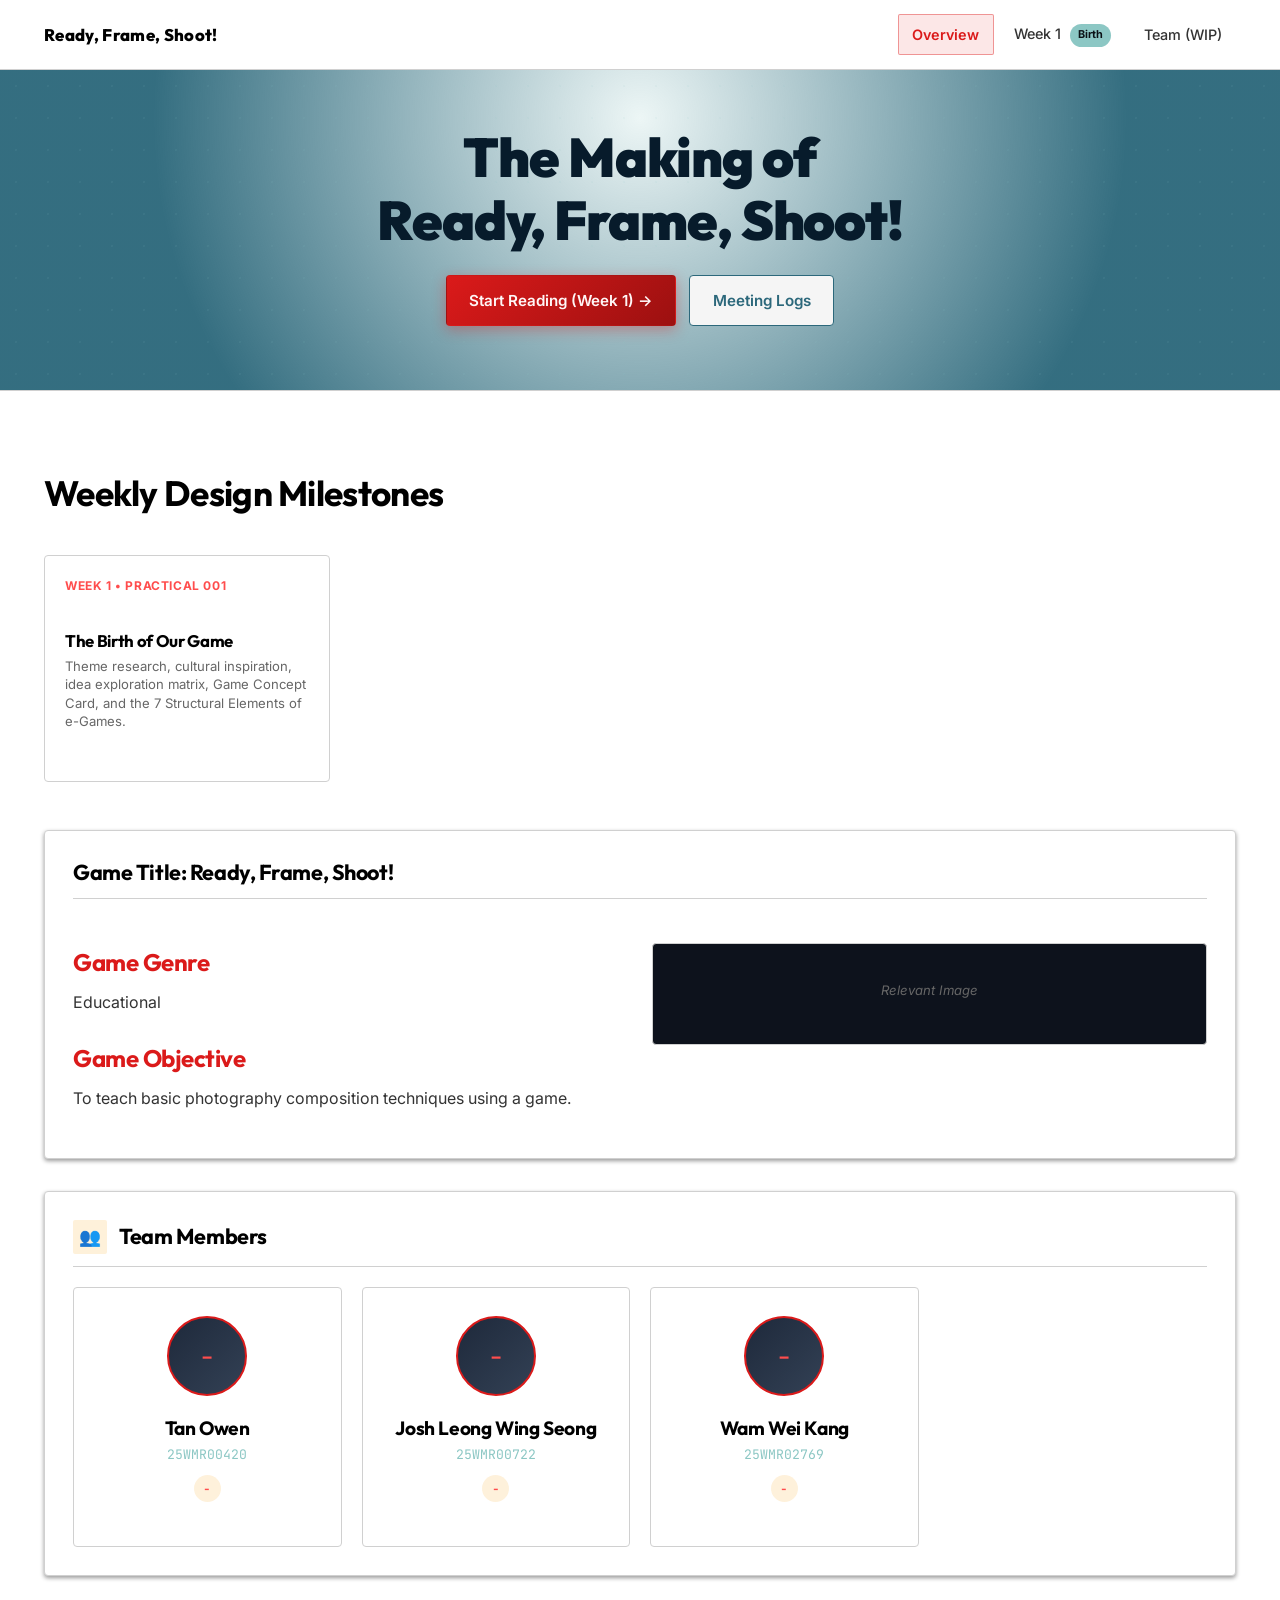
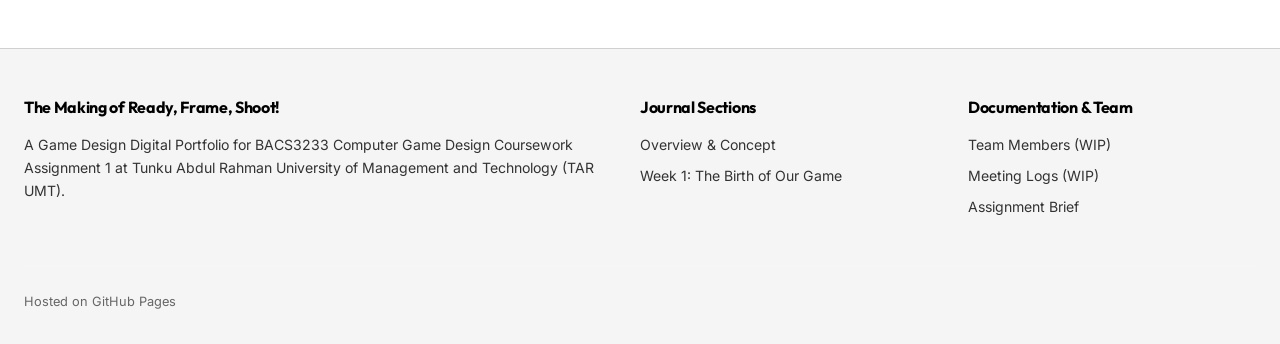
==== commit f6f46231: "Week 1 Updates" ====
--- a/index.html
+++ b/index.html
@@ -1,22 +1,28 @@
 <!DOCTYPE html>
 <html lang="en">
+
 <head>
   <meta charset="UTF-8">
   <meta name="viewport" content="width=device-width, initial-scale=1.0">
-  <title>The Making of Hikayat: Echoes of the Keris | BACS3233 Game Design Portfolio</title>
-  <meta name="description" content="Digital portfolio and game development journal for BACS3233 Computer Game Design Assignment 1 at TAR UMT by Studio Dash Quack.">
+  <title>The Making of Ready, Frame, Shoot!| BACS3233 Game Design Portfolio</title>
+  <!-- <meta name="description"
+    content="Digital portfolio and game development journal for BACS3233 Computer Game Design Assignment 1 at TAR UMT by Studio Dash Quack."> -->
   <link rel="preconnect" href="https://fonts.googleapis.com">
   <link rel="preconnect" href="https://fonts.gstatic.com" crossorigin>
-  <link href="https://fonts.googleapis.com/css2?family=Inter:wght@400;500;600;700&family=Outfit:wght@500;600;700;800;900&family=JetBrains+Mono:wght@500&display=swap" rel="stylesheet">
+  <link
+    href="https://fonts.googleapis.com/css2?family=Inter:wght@400;500;600;700&family=Outfit:wght@500;600;700;800;900&family=JetBrains+Mono:wght@500&display=swap"
+    rel="stylesheet">
   <link rel="stylesheet" href="css/style.css">
 </head>
+
 <body>
 
   <!-- Academic Rubric Banner -->
-  <aside class="academic-banner" aria-label="Course Academic Information">
+  <!-- <aside class="academic-banner" aria-label="Course Academic Information">
     <div class="academic-banner-inner">
       <div>
-        <strong>TAR UMT</strong> • Faculty of Computing and Information Technology • <strong>BACS3233 Computer Game Design</strong>
+        <strong>TAR UMT</strong> • Faculty of Computing and Information Technology • <strong>BACS3233 Computer Game
+          Design</strong>
       </div>
       <div class="academic-pills">
         <span class="academic-pill">Coursework: <strong>25%</strong></span>
@@ -25,16 +31,16 @@
         <span class="academic-pill">Studio: <strong>Dash Quack</strong></span>
       </div>
     </div>
-  </aside>
+  </aside> -->
 
   <!-- Sticky Main Navigation -->
   <header class="navbar">
     <div class="nav-container">
       <a href="index.html" class="brand-link" aria-label="Homepage">
-        <div class="brand-logo-icon">🗡️</div>
+        <!-- <div class="brand-logo-icon">🗡️</div> -->
         <div class="brand-text">
-          <span class="brand-title">THE MAKING OF HIKAYAT</span>
-          <span class="brand-subtitle">Studio Dash Quack • Portfolio</span>
+          <span class="brand-title">Ready, Frame, Shoot!</span>
+          <!-- <span class="brand-subtitle">Studio Dash Quack • Portfolio</span> -->
         </div>
       </a>
 
@@ -43,12 +49,16 @@
       <nav>
         <ul class="nav-menu">
           <li class="nav-item"><a href="index.html" class="nav-link active">Overview</a></li>
-          <li class="nav-item"><a href="week1.html" class="nav-link">Week 1 <span class="nav-badge-pill">Birth</span></a></li>
-          <li class="nav-item"><a href="week2.html" class="nav-link">Week 2 <span class="nav-badge-pill">Mechanics</span></a></li>
-          <li class="nav-item"><a href="week3.html" class="nav-link">Week 3 <span class="nav-badge-pill">Gameplay</span></a></li>
-          <li class="nav-item"><a href="week4.html" class="nav-link">Week 4 <span class="nav-badge-pill">Refinement</span></a></li>
-          <li class="nav-item"><a href="team.html" class="nav-link">Team</a></li>
-          <li class="nav-item"><a href="evidence.html" class="nav-link">Evidence Log</a></li>
+          <li class="nav-item"><a href="week1.html" class="nav-link">Week 1 <span
+                class="nav-badge-pill">Birth</span></a></li>
+          <!-- <li class="nav-item"><a href="week2.html" class="nav-link">Week 2 <span
+                class="nav-badge-pill">Mechanics</span></a></li>
+          <li class="nav-item"><a href="week3.html" class="nav-link">Week 3 <span
+                class="nav-badge-pill">Gameplay</span></a></li>
+          <li class="nav-item"><a href="week4.html" class="nav-link">Week 4 <span
+                class="nav-badge-pill">Refinement</span></a></li> -->
+          <li class="nav-item"><a href="" class="nav-link">Team (WIP)</a></li>
+          <!-- <li class="nav-item"><a href="evidence.html" class="nav-link">Evidence Log</a></li> -->
         </ul>
       </nav>
     </div>
@@ -58,104 +68,127 @@
     <!-- Hero Section -->
     <section class="hero">
       <div class="hero-content">
-        <div class="hero-tag">Cultural 3D Game Design Portfolio • Assignment 1</div>
-        <h1 class="hero-title">The Making of Hikayat: Echoes of the Keris</h1>
-        <p class="hero-subtitle">
-          An original 3D action-adventure and environmental puzzle design inspired by Malaysian folklore, Wayang Kulit shadow puppetry, and traditional silat martial arts. Documenting our iterative design journey from Week 1 to Week 4.
-        </p>
+        <!-- <div class="hero-tag">3D Game Design Portfolio • Assignment 1</div> -->
+        <h1 class="hero-title">The Making of <br>Ready, Frame, Shoot!</h1>
+        <!-- <p class="hero-subtitle">
+          Lorem ipsum, dolor sit amet consectetur adipisicing elit. Sit iste voluptatem laborum expedita! Omnis
+          obcaecati adipisci enim cum architecto aut praesentium quibusdam temporibus impedit sit! Esse quos nulla
+          laboriosam itaque.
+        </p> -->
         <div class="hero-actions">
           <a href="week1.html" class="btn btn-primary">Start Reading (Week 1) →</a>
-          <a href="team.html" class="btn btn-secondary">Meet Studio Dash Quack</a>
-          <a href="evidence.html" class="btn btn-secondary">Practical Logs &amp; Evidence</a>
+          <!-- <a href="team.html" class="btn btn-secondary">Meet Studio Dash Quack</a> -->
+          <a href="" class="btn btn-secondary">Meeting Logs</a>
         </div>
       </div>
     </section>
 
     <!-- Quick Weekly Roadmap Hub -->
     <div class="container">
-      
+
       <!-- Informational Callout for Lecturers & Assessors -->
-      <div class="callout callout-gold">
+      <!-- <div class="callout callout-gold">
         <h4>📋 Assignment 1 Portfolio Compliance &amp; Assessment Note</h4>
         <p>
-          This website serves as the official, publicly hosted digital portfolio and development journal for <strong>Assignment 1: The Making of [Game Title]</strong>. In accordance with the course brief, it documents what our group designed, how we designed it, and why design decisions evolved across 4 weekly practical iterations without requiring a playable build or separate PDF.
+          This website serves as the official, publicly hosted digital portfolio and development journal for
+          <strong>Assignment 1: The Making of [Game Title]</strong>. In accordance with the course brief, it documents
+          what our group designed, how we designed it, and why design decisions evolved across 4 weekly practical
+          iterations without requiring a playable build or separate PDF.
         </p>
-      </div>
+      </div> -->
 
       <h2>Weekly Design Milestones</h2>
-      <p class="lead">
-        Explore each weekly chapter to see how our original 3D game grew from initial divergent ideation into a fully balanced, validated game design specification.
-      </p>
+      <!-- <p class="lead">
+        Explore each weekly chapter to see how our original 3D game grew from initial divergent ideation into a fully
+        balanced, validated game design specification.
+      </p> -->
 
       <div class="weekly-progress-bar">
         <!-- Week 1 Card -->
         <a href="week1.html" class="week-card-nav">
           <span class="week-badge">Week 1 • Practical 001</span>
           <h3 class="week-card-title">The Birth of Our Game</h3>
-          <p class="week-card-desc">Theme research, cultural inspiration, idea exploration matrix, Game Concept Card, and the 7 Structural Elements of e-Games.</p>
-          <div class="week-status">✓ Completed &amp; Documented</div>
+          <p class="week-card-desc">Theme research, cultural inspiration, idea exploration matrix, Game Concept Card,
+            and the 7 Structural Elements of e-Games.</p>
+          <div class="week-status"></div>
         </a>
 
         <!-- Week 2 Card -->
-        <a href="week2.html" class="week-card-nav">
+        <!-- <a href="week2.html" class="week-card-nav">
           <span class="week-badge">Week 2 • Practical 002</span>
           <h3 class="week-card-title">How Our Game Works</h3>
-          <p class="week-card-desc">Operant conditioning schedules, rewards/penalties, folklore narrative, Wayang puzzle design, sensory feedback, ergonomic gamepad mapping, and HUD layout.</p>
+          <p class="week-card-desc">Operant conditioning schedules, rewards/penalties, folklore narrative, Wayang puzzle
+            design, sensory feedback, ergonomic gamepad mapping, and HUD layout.</p>
           <div class="week-status">✓ Completed &amp; Documented</div>
-        </a>
+        </a> -->
 
         <!-- Week 3 Card -->
-        <a href="week3.html" class="week-card-nav">
+        <!-- <a href="week3.html" class="week-card-nav">
           <span class="week-badge">Week 3 • Practical 003</span>
           <h3 class="week-card-title">Designing the Gameplay</h3>
-          <p class="week-card-desc">Spatial design metrics, pacing tension curves, top-down Sanctuary level blueprint, mathematical combat tuning, and 3D asset budget planning.</p>
+          <p class="week-card-desc">Spatial design metrics, pacing tension curves, top-down Sanctuary level blueprint,
+            mathematical combat tuning, and 3D asset budget planning.</p>
           <div class="week-status">✓ Completed &amp; Documented</div>
-        </a>
+        </a> -->
 
         <!-- Week 4 Card -->
-        <a href="week4.html" class="week-card-nav">
+        <!-- <a href="week4.html" class="week-card-nav">
           <span class="week-badge">Week 4 • Practical 004</span>
           <h3 class="week-card-title">Improving Our Game Design</h3>
-          <p class="week-card-desc">Heuristic reviews, peer critique, before vs. after design comparisons, parry window and camera improvements, and final GDD synthesis.</p>
+          <p class="week-card-desc">Heuristic reviews, peer critique, before vs. after design comparisons, parry window
+            and camera improvements, and final GDD synthesis.</p>
           <div class="week-status">✓ Completed &amp; Documented</div>
-        </a>
+        </a> -->
       </div>
 
       <!-- Core Game Concept Showcase -->
       <div class="card">
         <div class="card-header">
           <div class="card-title-group">
-            <div class="card-icon">⚡</div>
-            <h2 class="card-title">Executive Game Concept: Hikayat</h2>
-          </div>
-          <span class="nav-badge-pill">3D Cultural Action-Adventure</span>
+            <!-- <div class="card-icon">⚡</div> -->
+            <h2 class="card-title">Game Title: Ready, Frame, Shoot!</h2>
+          </div>
+          <!-- <span class="nav-badge-pill">3D Cultural Action-Adventure</span> -->
         </div>
 
         <div class="grid-2">
           <div>
-            <h3>The Premise</h3>
+            <h3>Game Genre</h3>
             <p>
-              In an ancient realm veiled in perpetual eclipse, an apprentice warrior named <strong>Arya</strong> discovers the fractured <strong>Keris Taming Sari</strong>, an ancestral spirit blade imbued with the power to refract light and dispel shadows. Guided by the celestial spirit of the keris, Arya must traverse the sanctums of Mount Santubong, unravel light-and-shadow puppetry puzzles, and cleanse the mythic creatures corrupted by shadow dissonance.
+              Educational
             </p>
-            <h3>Unique Selling Propositions (USPs)</h3>
-            <ul>
-              <li><strong>Wayang Light-and-Shadow Mechanics:</strong> Manipulate sacred braziers and antique relics to project folklore shadow silhouettes that physically manipulate level architecture.</li>
-              <li><strong>Authentic Silat Martial Combat:</strong> Fluid 3D melee combat incorporating defensive parries, evasive langkah footwork, and spiritual keris attunement.</li>
-              <li><strong>Rich Southeast Asian Cultural Immersion:</strong> Diegetic gamelan acoustics, intricate batik motifs, and authentic mythological bestiaries (Garuda, Sang Kelembai).</li>
-            </ul>
+            <h3>Game Objective</h3>
+            <p>
+              To teach basic photography composition techniques using a game.
+            </p>
+            <!-- <h3>Game Mechanics</h3>
+            <ol>
+              <li>Camera view adjustment. Freely adjusting the game’s lighting setting via controlling a camera (ISO,
+                Aperture, Shutter Speed), to snap photos of the landscape in a desired condition. (Main objective / win
+                condition for the game)
+
+              </li><br>
+              <li>NPC Dialogues/Side Quests. NPCs around the map provide side quest objectives to be completed by taking
+                photos of their desired locations/objects in specific camera settings. (Optional objective to be
+                completed)</li><br>
+              <li>Captured photos will be graded and calculated based on the player’s position, camera settings, angle,
+                to determine their score. This is the winning condition of the game. (System)
+              </li><br>
+            </ol> -->
           </div>
 
           <div>
             <div class="diagram-container">
-              <img src="assets/diagrams/core-loop.svg" alt="Hikayat Core Gameplay Loop Architecture" style="border-radius: 8px;">
-              <p class="diagram-caption">Figure 0.1: Four-stage cyclical gameplay loop driving player flow and motivation.</p>
+              <!-- <img src="assets/diagrams/core-loop.svg" alt="Hikayat Core Gameplay Loop Architecture"
+                style="border-radius: 8px;"> -->
+              <p class="diagram-caption">Relevant Image</p>
             </div>
           </div>
         </div>
       </div>
 
       <!-- CLO2 Rubric Alignment Matrix -->
-      <div class="card">
+      <!-- <div class="card">
         <div class="card-header">
           <div class="card-title-group">
             <div class="card-icon">🎯</div>
@@ -164,7 +197,9 @@
           <span class="academic-pill">BACS3233 Coursework (25%)</span>
         </div>
         <p>
-          This portfolio is structured specifically to demonstrate mastery of <strong>CLO2: Construct computer games with appropriate interaction models, control schemes and flow design with different game tuning parameters and techniques (P4, PLO3)</strong>.
+          This portfolio is structured specifically to demonstrate mastery of <strong>CLO2: Construct computer games
+            with appropriate interaction models, control schemes and flow design with different game tuning parameters
+            and techniques (P4, PLO3)</strong>.
         </p>
 
         <div class="table-responsive">
@@ -182,7 +217,8 @@
                 <td><strong>Interaction Models</strong></td>
                 <td>Avatar-based 3D direct control, environmental ray manipulation, sensory feedback</td>
                 <td>Avatar navigation, Wayang shadow casting, sensory feedback design matrix</td>
-                <td><a href="week1.html#structural-elements">Week 1</a> &amp; <a href="week2.html#feedback-design">Week 2</a></td>
+                <td><a href="week1.html#structural-elements">Week 1</a> &amp; <a href="week2.html#feedback-design">Week
+                    2</a></td>
               </tr>
               <tr>
                 <td><strong>Control Schemes</strong></td>
@@ -200,7 +236,8 @@
                 <td><strong>Tuning Parameters &amp; Balancing</strong></td>
                 <td>Mathematical game balancing, i-frames, parry latency, stamina depletion, enemy scaling</td>
                 <td>Combat tuning tables, enemy HP/damage matrices, sprint cost formulas</td>
-                <td><a href="week3.html#game-tuning">Week 3</a> &amp; <a href="week4.html#tuning-iteration">Week 4</a></td>
+                <td><a href="week3.html#game-tuning">Week 3</a> &amp; <a href="week4.html#tuning-iteration">Week 4</a>
+                </td>
               </tr>
               <tr>
                 <td><strong>Iterative Design &amp; Evidence</strong></td>
@@ -211,89 +248,96 @@
             </tbody>
           </table>
         </div>
-      </div>
+      </div> -->
 
       <!-- Quick Studio Team Summary -->
       <div class="card">
         <div class="card-header">
           <div class="card-title-group">
             <div class="card-icon">👥</div>
-            <h2 class="card-title">Studio Dash Quack Team</h2>
-          </div>
-          <a href="team.html" class="btn btn-secondary btn-sm">Full Team Page →</a>
+            <h2 class="card-title">Team Members</h2>
+          </div>
+          <!-- <a href="team.html" class="btn btn-secondary btn-sm">Full Team Page →</a> -->
         </div>
         <div class="grid-4">
           <div class="team-card">
-            <div class="avatar-placeholder">👑</div>
-            <h4 class="team-name">Alex Tan</h4>
-            <div class="team-student-id">23WMD01001</div>
-            <div class="team-role">Group Leader &amp; Lead Designer</div>
-            <p style="font-size: 0.8rem; color: var(--text-muted);">Concept ideation, structural elements, Week 4 synthesis.</p>
+            <div class="avatar-placeholder">-</div>
+            <h4 class="team-name">Tan Owen</h4>
+            <div class="team-student-id">25WMR00420</div>
+            <div class="team-role">-</div>
+            <!-- <p style="font-size: 0.8rem; color: var(--text-muted);">Concept ideation, structural elements, Week 4
+              synthesis.</p> -->
           </div>
           <div class="team-card">
-            <div class="avatar-placeholder">⚙️</div>
-            <h4 class="team-name">Bryan Lee</h4>
-            <div class="team-student-id">23WMD01002</div>
-            <div class="team-role">Systems &amp; Mechanics Designer</div>
-            <p style="font-size: 0.8rem; color: var(--text-muted);">Operant conditioning, control mapping, combat rules.</p>
+            <div class="avatar-placeholder">-</div>
+            <h4 class="team-name">Josh Leong Wing Seong</h4>
+            <div class="team-student-id">25WMR00722</div>
+            <div class="team-role">-</div>
+            <!-- <p style="font-size: 0.8rem; color: var(--text-muted);">Operant conditioning, control mapping, combat rules.
+            </p> -->
           </div>
           <div class="team-card">
-            <div class="avatar-placeholder">🗺️</div>
-            <h4 class="team-name">Chloe Wong</h4>
-            <div class="team-student-id">23WMD01003</div>
-            <div class="team-role">Level &amp; Spatial Designer</div>
-            <p style="font-size: 0.8rem; color: var(--text-muted);">Sanctuary blueprint map, flow pacing, tuning tables.</p>
-          </div>
+            <div class="avatar-placeholder">-</div>
+            <h4 class="team-name">Wam Wei Kang</h4>
+            <div class="team-student-id">25WMR02769</div>
+            <div class="team-role">-</div>
+            <!-- <p style="font-size: 0.8rem; color: var(--text-muted);">Sanctuary blueprint map, flow pacing, tuning tables.
+            </p> -->
+            <!-- </div>
           <div class="team-card">
             <div class="avatar-placeholder">🎨</div>
             <h4 class="team-name">David Ng</h4>
             <div class="team-student-id">23WMD01004</div>
             <div class="team-role">UI/UX &amp; Narrative Designer</div>
             <p style="font-size: 0.8rem; color: var(--text-muted);">Diegetic HUD mockups, Wayang lore, inventory UI.</p>
-          </div>
-        </div>
-      </div>
-
-    </div>
+          </div> -->
+          </div>
+        </div>
+
+      </div>
   </main>
 
   <!-- Global Footer -->
   <footer class="footer">
     <div class="footer-inner">
       <div class="footer-col">
-        <h4>The Making of Hikayat: Echoes of the Keris</h4>
-        <p>A 3D Cultural Game Design Digital Portfolio created by Studio Dash Quack for BACS3233 Computer Game Design Coursework Assignment 1 at Tunku Abdul Rahman University of Management and Technology (TAR UMT).</p>
-        <p style="font-size: 0.78rem; color: var(--accent-gold-light);">Assessing CLO2: Construct computer games with appropriate interaction models, control schemes and flow design with different game tuning parameters.</p>
+        <h4>The Making of Ready, Frame, Shoot!</h4>
+        <p>A Game Design Digital Portfolio for BACS3233 Computer Game Design
+          Coursework Assignment 1 at Tunku Abdul Rahman University of Management and Technology (TAR UMT).</p>
+        <!-- <p style="font-size: 0.78rem; color: var(--accent-gold-light);">Assessing CLO2: Construct computer games with
+          appropriate interaction models, control schemes and flow design with different game tuning parameters.</p> -->
       </div>
 
       <div class="footer-col">
-        <h4>Portfolio Sections</h4>
+        <h4>Journal Sections</h4>
         <ul>
           <li><a href="index.html">Overview &amp; Concept</a></li>
           <li><a href="week1.html">Week 1: The Birth of Our Game</a></li>
-          <li><a href="week2.html">Week 2: How Our Game Works</a></li>
+          <!-- <li><a href="week2.html">Week 2: How Our Game Works</a></li>
           <li><a href="week3.html">Week 3: Designing Gameplay</a></li>
-          <li><a href="week4.html">Week 4: Improving Design</a></li>
+          <li><a href="week4.html">Week 4: Improving Design</a></li> -->
         </ul>
       </div>
 
       <div class="footer-col">
         <h4>Documentation &amp; Team</h4>
         <ul>
-          <li><a href="team.html">Studio Members &amp; RACI</a></li>
-          <li><a href="evidence.html">Practical Journal &amp; Evidence</a></li>
-          <li><a href="https://github.com/dash-quack/dash-quack.github.io" target="_blank" rel="noopener">GitHub Repository ↗</a></li>
+          <li><a href="">Team Members (WIP)</a></li>
+          <li><a href="">Meeting Logs (WIP)</a></li>
+          <!-- <li><a href="https://github.com/dash-quack/dash-quack.github.io" target="_blank" rel="noopener">GitHub
+              Repository ↗</a></li> -->
           <li><a href="README.md" target="_blank">Assignment Brief</a></li>
         </ul>
       </div>
     </div>
 
     <div class="footer-bottom">
-      <div>© 2026 Studio Dash Quack • Faculty of Computing and Information Technology (FCIT), TAR UMT.</div>
-      <div>Hosted on GitHub Pages • Submission Deadline: 1 Dec 2026, 12:00 PM</div>
+      <!-- <div>© 2026 Studio Dash Quack • Faculty of Computing and Information Technology (FCIT), TAR UMT.</div> -->
+      <div>Hosted on GitHub Pages</div>
     </div>
   </footer>
 
   <script src="js/main.js"></script>
 </body>
-</html>
+
+</html>
--- a/css/style.css
+++ b/css/style.css
@@ -1,34 +1,48 @@
 /* ==========================================================================
    BACS3233 Computer Game Design - Digital Portfolio Stylesheet
-   Theme: The Making of Hikayat: Echoes of the Keris (Cultural 3D Game)
+   Theme: The Making of Ready, Frame, Shoot! (Educational 3D Game)
    Studio: Dash Quack Games | TAR UMT FCIT
    ========================================================================== */
 
 :root {
-  --bg-primary: #0a0d14;
-  --bg-secondary: #101623;
-  --bg-card: #151d2e;
-  --bg-card-hover: #1c273e;
-  --bg-subtle: #1e293b;
-  --border-color: #27354f;
-  --border-focus: #f59e0b;
-
-  --accent-gold: #f59e0b;
-  --accent-gold-light: #fbbf24;
-  --accent-gold-glow: rgba(245, 158, 11, 0.25);
-
-  --accent-teal: #06b6d4;
-  --accent-teal-light: #22d3ee;
-  --accent-teal-glow: rgba(6, 182, 212, 0.2);
+  /* Requested Color Palette */
+  --palette-red: #DB1A1A;
+  --palette-cream: #FFF6F6;
+  --palette-mint: #8CC7C4;
+  --palette-deep-teal: #2C687B;
+
+  /* Backgrounds & Containers */
+  --bg-primary: #ffffff;
+  --bg-secondary: #f5f5f5;
+  --bg-card: #ffffff;
+  --bg-card-hover: #eaeaea;
+  --bg-subtle: #f5f5f5;
+  --border-color: #d0d0d0;
+  --border-focus: var(--palette-red);
+
+  /* Primary Brand Accent (Crimson Red #DB1A1A) */
+  --accent-gold: #DB1A1A;
+  --accent-gold-light: #ff4d4d;
+  --accent-gold-glow: rgba(219, 26, 26, 0.28);
+
+  /* Secondary Accent (Soft Mint #8CC7C4) */
+  --accent-teal: #8CC7C4;
+  --accent-teal-light: #a6dedb;
+  --accent-teal-glow: rgba(140, 199, 196, 0.25);
+
+  /* Deep Accent (Ocean Teal #2C687B) */
+  --accent-deep-teal: #2C687B;
+  --accent-deep-teal-light: #3d869e;
 
   --accent-emerald: #10b981;
-  --accent-rose: #f43f5e;
-  --accent-purple: #a855f7;
-
-  --text-primary: #f8fafc;
-  --text-secondary: #94a3b8;
-  --text-muted: #64748b;
-  --text-gold: #fcd34d;
+  --accent-rose: #DB1A1A;
+  --accent-purple: #9d4edd;
+
+  /* Typography Colors */
+  --text-primary: #000000;
+  --text-secondary: #333333;
+  --text-muted: #666666;
+  --text-gold: #8CC7C4;
 
   --font-heading: 'Outfit', -apple-system, BlinkMacSystemFont, 'Segoe UI', Roboto, sans-serif;
   --font-body: 'Inter', -apple-system, BlinkMacSystemFont, 'Segoe UI', Roboto, sans-serif;
@@ -39,9 +53,9 @@
   --shadow-lg: 0 10px 30px rgba(0, 0, 0, 0.7);
   --shadow-glow: 0 0 25px var(--accent-gold-glow);
 
-  --radius-sm: 6px;
-  --radius-md: 10px;
-  --radius-lg: 16px;
+  --radius-sm: 2px;
+  --radius-md: 4px;
+  --radius-lg: 6px;
   --radius-full: 9999px;
 
   --transition-fast: 0.2s ease;
@@ -50,7 +64,9 @@
 }
 
 /* Reset & Base Setup */
-*, *::before, *::after {
+*,
+*::before,
+*::after {
   box-sizing: border-box;
   margin: 0;
   padding: 0;
@@ -75,23 +91,29 @@
 }
 
 a {
-  color: var(--accent-teal-light);
+  color: var(--accent-deep-teal);
   text-decoration: none;
   transition: color var(--transition-fast);
 }
 
 a:hover {
-  color: var(--accent-gold-light);
-}
-
-img, svg {
+  color: var(--palette-red);
+}
+
+img,
+svg {
   max-width: 100%;
   height: auto;
   display: block;
 }
 
 /* Typography */
-h1, h2, h3, h4, h5, h6 {
+h1,
+h2,
+h3,
+h4,
+h5,
+h6 {
   font-family: var(--font-heading);
   color: var(--text-primary);
   font-weight: 700;
@@ -99,10 +121,29 @@
   letter-spacing: -0.02em;
 }
 
-h1 { font-size: clamp(2rem, 4vw, 3rem); margin-bottom: 1rem; }
-h2 { font-size: clamp(1.5rem, 2.8vw, 2.2rem); margin-top: 2.5rem; margin-bottom: 1.25rem; }
-h3 { font-size: clamp(1.2rem, 2vw, 1.5rem); margin-top: 1.75rem; margin-bottom: 0.75rem; color: var(--accent-gold-light); }
-h4 { font-size: 1.15rem; margin-top: 1.25rem; margin-bottom: 0.5rem; }
+h1 {
+  font-size: clamp(2rem, 4vw, 3rem);
+  margin-bottom: 1rem;
+}
+
+h2 {
+  font-size: clamp(1.5rem, 2.8vw, 2.2rem);
+  margin-top: 2.5rem;
+  margin-bottom: 1.25rem;
+}
+
+h3 {
+  font-size: clamp(1.2rem, 2vw, 1.5rem);
+  margin-top: 1.75rem;
+  margin-bottom: 0.75rem;
+  color: var(--palette-red);
+}
+
+h4 {
+  font-size: 1.15rem;
+  margin-top: 1.25rem;
+  margin-bottom: 0.5rem;
+}
 
 p {
   margin-bottom: 1.15rem;
@@ -112,7 +153,7 @@
 p.lead {
   font-size: 1.15rem;
   line-height: 1.75;
-  color: #e2e8f0;
+  color: var(--text-secondary);
 }
 
 strong {
@@ -123,7 +164,7 @@
 code {
   font-family: var(--font-mono);
   background-color: var(--bg-subtle);
-  color: var(--accent-gold-light);
+  color: var(--palette-red);
   padding: 0.2rem 0.45rem;
   border-radius: var(--radius-sm);
   font-size: 0.9em;
@@ -135,7 +176,7 @@
   position: sticky;
   top: 0;
   z-index: 1000;
-  background: rgba(10, 13, 20, 0.92);
+  background: rgba(255, 255, 255, 0.92);
   backdrop-filter: blur(12px);
   -webkit-backdrop-filter: blur(12px);
   border-bottom: 1px solid var(--border-color);
@@ -162,15 +203,15 @@
 .brand-logo-icon {
   width: 42px;
   height: 42px;
-  background: linear-gradient(135deg, var(--accent-gold), #d97706);
+  background: linear-gradient(135deg, var(--palette-red), #8f1212);
   border-radius: 10px;
   display: flex;
   align-items: center;
   justify-content: center;
-  color: #0b0f19;
+  color: #ffffff;
   font-weight: 800;
   font-size: 1.3rem;
-  box-shadow: 0 0 15px var(--accent-gold-glow);
+  box-shadow: 0 0 15px rgba(219, 26, 26, 0.35);
 }
 
 .brand-text {
@@ -182,13 +223,13 @@
   font-family: var(--font-heading);
   font-size: 1.05rem;
   font-weight: 800;
-  color: #ffffff;
+  color: var(--text-primary);
   letter-spacing: 0.02em;
 }
 
 .brand-subtitle {
   font-size: 0.72rem;
-  color: var(--accent-teal);
+  color: var(--palette-deep-teal);
   text-transform: uppercase;
   letter-spacing: 0.08em;
   font-weight: 600;
@@ -216,14 +257,14 @@
 }
 
 .nav-link:hover {
-  color: #ffffff;
-  background: var(--bg-card);
+  color: var(--palette-red);
+  background: var(--bg-secondary);
 }
 
 .nav-link.active {
-  color: var(--accent-gold-light);
-  background: rgba(245, 158, 11, 0.12);
-  border: 1px solid rgba(245, 158, 11, 0.35);
+  color: var(--palette-red);
+  background: rgba(219, 26, 26, 0.1);
+  border: 1px solid rgba(219, 26, 26, 0.4);
   font-weight: 600;
 }
 
@@ -232,11 +273,84 @@
   font-size: 0.68rem;
   padding: 0.15rem 0.5rem;
   border-radius: var(--radius-full);
-  background: var(--accent-teal);
-  color: #0b0f19;
+  background: var(--palette-mint);
+  color: #0b1216;
   font-weight: 700;
   margin-left: 0.3rem;
   vertical-align: middle;
+}
+
+/* Disabled & Greyed Out Component Styles */
+.nav-link.disabled,
+.btn.disabled,
+.week-card-nav.disabled,
+a.disabled,
+li.disabled>a,
+.footer-col a.disabled {
+  opacity: 0.35 !important;
+  filter: grayscale(1) !important;
+  cursor: not-allowed !important;
+  user-select: none !important;
+  box-shadow: none !important;
+  transform: none !important;
+}
+
+.nav-link.disabled {
+  color: var(--text-muted) !important;
+  background: transparent !important;
+  border-color: transparent !important;
+  pointer-events: auto;
+}
+
+.nav-link.disabled:hover {
+  color: var(--text-muted) !important;
+  background: transparent !important;
+}
+
+.nav-link.disabled .nav-badge-pill {
+  background: #2c414b !important;
+  color: #748c92 !important;
+}
+
+.week-card-nav.disabled {
+  background: rgba(16, 28, 34, 0.6) !important;
+  border-color: rgba(36, 65, 78, 0.4) !important;
+  cursor: not-allowed !important;
+  pointer-events: auto;
+}
+
+.week-card-nav.disabled:hover {
+  transform: none !important;
+  border-color: rgba(36, 65, 78, 0.4) !important;
+  box-shadow: none !important;
+  background: rgba(16, 28, 34, 0.6) !important;
+}
+
+.week-card-nav.disabled .week-status {
+  color: #748c92 !important;
+}
+
+.btn.disabled {
+  pointer-events: auto;
+  cursor: not-allowed !important;
+  border-color: rgba(36, 65, 78, 0.6) !important;
+  background: rgba(21, 37, 45, 0.5) !important;
+  color: #748c92 !important;
+}
+
+.btn.disabled:hover {
+  transform: none !important;
+  box-shadow: none !important;
+  background: rgba(21, 37, 45, 0.5) !important;
+  color: #748c92 !important;
+}
+
+.footer-col a.disabled {
+  color: var(--text-muted) !important;
+}
+
+.footer-col a.disabled:hover {
+  color: var(--text-muted) !important;
 }
 
 .nav-toggle {
@@ -303,7 +417,7 @@
 .hero {
   position: relative;
   padding: 3.5rem 1.5rem 4rem;
-  background: radial-gradient(circle at 50% 15%, rgba(245, 158, 11, 0.12) 0%, rgba(10, 13, 20, 0.95) 70%), var(--bg-primary);
+  background: radial-gradient(circle at 50% 15%, rgba(140, 199, 196, 0.16) 0%, rgba(44, 104, 123, 0.96) 70%), var(--bg-primary);
   border-bottom: 1px solid var(--border-color);
   overflow: hidden;
 }
@@ -315,7 +429,7 @@
   left: 0;
   right: 0;
   bottom: 0;
-  background-image: radial-gradient(rgba(245, 158, 11, 0.08) 1px, transparent 1px);
+  background-image: radial-gradient(rgba(140, 199, 196, 0.08) 1px, transparent 1px);
   background-size: 32px 32px;
   pointer-events: none;
 }
@@ -333,9 +447,9 @@
   gap: 0.5rem;
   padding: 0.35rem 1rem;
   border-radius: var(--radius-full);
-  background: rgba(245, 158, 11, 0.14);
-  border: 1px solid rgba(245, 158, 11, 0.4);
-  color: var(--accent-gold-light);
+  background: rgba(219, 26, 26, 0.1);
+  border: 1px solid rgba(219, 26, 26, 0.4);
+  color: var(--palette-red);
   font-size: 0.82rem;
   font-weight: 600;
   margin-bottom: 1.25rem;
@@ -347,15 +461,16 @@
   font-size: clamp(2.2rem, 5vw, 3.4rem);
   font-weight: 900;
   line-height: 1.15;
-  background: linear-gradient(135deg, #ffffff 30%, #e2e8f0 70%, var(--accent-gold-light) 100%);
-  -webkit-background-clip: text;
-  -webkit-text-fill-color: transparent;
+  color: #071B2B;
+  -webkit-background-clip: unset;
+  -webkit-text-fill-color: unset;
+  background: none;
   margin-bottom: 1rem;
 }
 
 .hero-subtitle {
   font-size: clamp(1.05rem, 2vw, 1.25rem);
-  color: #94a3b8;
+  color: var(--text-secondary);
   max-width: 760px;
   margin: 0 auto 1.8rem;
   line-height: 1.6;
@@ -386,28 +501,28 @@
 }
 
 .btn-primary {
-  background: linear-gradient(135deg, var(--accent-gold), #d97706);
-  color: #0b0f19;
-  box-shadow: 0 4px 14px var(--accent-gold-glow);
+  background: linear-gradient(135deg, var(--palette-red), #9c1010);
+  color: var(--palette-cream);
+  box-shadow: 0 4px 14px rgba(219, 26, 26, 0.35);
 }
 
 .btn-primary:hover {
-  background: linear-gradient(135deg, var(--accent-gold-light), var(--accent-gold));
-  color: #000000;
-  box-shadow: 0 6px 20px rgba(245, 158, 11, 0.4);
+  background: linear-gradient(135deg, #ef3232, var(--palette-red));
+  color: #ffffff;
+  box-shadow: 0 6px 20px rgba(219, 26, 26, 0.5);
   transform: translateY(-2px);
 }
 
 .btn-secondary {
-  background: var(--bg-card);
-  color: var(--text-primary);
-  border-color: var(--border-color);
+  background: var(--bg-secondary);
+  color: var(--palette-deep-teal);
+  border-color: var(--palette-deep-teal);
 }
 
 .btn-secondary:hover {
   background: var(--bg-card-hover);
-  border-color: var(--accent-teal);
-  color: #ffffff;
+  border-color: var(--palette-deep-teal);
+  color: var(--palette-red);
   transform: translateY(-2px);
 }
 
@@ -421,7 +536,7 @@
 .page-header {
   padding: 3rem 0 2rem;
   border-bottom: 1px solid var(--border-color);
-  background: linear-gradient(180deg, rgba(16, 22, 35, 0.8) 0%, rgba(10, 13, 20, 0.95) 100%);
+  background: linear-gradient(180deg, rgba(50, 50, 255, 0.8) 0%, rgba(25, 25, 100, 0.8) 100%);
   margin-bottom: 2rem;
 }
 
@@ -449,12 +564,13 @@
   font-size: clamp(2rem, 3.5vw, 2.7rem);
   font-weight: 800;
   margin-bottom: 0.75rem;
-  color: #ffffff;
+  color: var(--text-primary);
 }
 
 .page-description {
   font-size: 1.1rem;
-  color: var(--text-secondary);
+  /* color: var(--text-secondary); */
+  color: black;
   max-width: 840px;
   line-height: 1.6;
 }
@@ -503,7 +619,7 @@
 .week-card-title {
   font-size: 1.05rem;
   font-weight: 700;
-  color: #ffffff;
+  color: var(--text-primary);
   margin-bottom: 0.35rem;
 }
 
@@ -557,7 +673,7 @@
 .card-title {
   font-size: 1.35rem;
   margin: 0;
-  color: #ffffff;
+  color: var(--text-primary);
 }
 
 .card-icon {
@@ -629,8 +745,8 @@
 }
 
 th {
-  background: #111a2d;
-  color: #ffffff;
+  background: var(--bg-secondary);
+  color: var(--text-primary);
   padding: 0.85rem 1rem;
   font-weight: 700;
   border-bottom: 2px solid var(--border-color);
@@ -676,15 +792,34 @@
 }
 
 /* Concept Card Design */
+#concept-card {
+  border-color: #bed5e9;
+}
+
+#concept-card:hover {
+  border-color: #6d9ac2;
+}
+
+#concept-card .card-title {
+  color: #000000;
+}
+
+#concept-card .nav-badge-pill {
+  background: #bed5e9;
+  color: #000000;
+  border: 1px solid #6d9ac2;
+}
+
 .concept-card {
-  background: linear-gradient(145deg, #182236 0%, #121927 100%);
-  border: 2px solid var(--accent-gold);
+  background: linear-gradient(145deg, #f4f2ee 0%, #dfd3c2 100%);
+  border: 2px solid #6d9ac2;
   border-radius: var(--radius-lg);
   padding: 2rem;
-  box-shadow: 0 0 30px rgba(245, 158, 11, 0.15);
+  box-shadow: 0 10px 30px rgba(109, 154, 194, 0.2);
   position: relative;
   overflow: hidden;
   margin: 2rem 0;
+  color: #000000;
 }
 
 .concept-card::after {
@@ -693,12 +828,27 @@
   top: 15px;
   right: -55px;
   transform: rotate(45deg);
-  background: var(--accent-gold);
-  color: #0b0f19;
+  background: #6d9ac2;
+  color: #f4f2ee;
   font-size: 0.62rem;
   font-weight: 900;
   padding: 4px 60px;
   letter-spacing: 0.05em;
+  box-shadow: 0 2px 6px rgba(0, 0, 0, 0.15);
+}
+
+.concept-card h2 {
+  color: #6d9ac2;
+}
+
+.concept-card h3 {
+  color: #6d9ac2;
+}
+
+.concept-card p,
+.concept-card ol,
+.concept-card li {
+  color: #000000;
 }
 
 .concept-meta-grid {
@@ -707,15 +857,22 @@
   gap: 1.25rem;
   margin: 1.5rem 0;
   padding: 1.25rem;
-  background: rgba(0, 0, 0, 0.3);
+  background: #bed5e9;
   border-radius: var(--radius-md);
-  border: 1px solid var(--border-color);
+  border: 1px solid #6d9ac2;
+}
+
+.concept-meta-grid > div {
+  background: #f4f2ee;
+  padding: 0.85rem 1rem;
+  border-radius: var(--radius-sm);
+  border: 1px solid #dfd3c2;
 }
 
 .meta-field-label {
   font-size: 0.75rem;
   text-transform: uppercase;
-  color: var(--accent-gold-light);
+  color: #6d9ac2;
   font-weight: 700;
   letter-spacing: 0.05em;
   margin-bottom: 0.2rem;
@@ -723,7 +880,7 @@
 
 .meta-field-value {
   font-size: 0.95rem;
-  color: #ffffff;
+  color: #000000;
   font-weight: 600;
 }
 
@@ -830,7 +987,7 @@
 
 .team-name {
   font-size: 1.2rem;
-  color: #ffffff;
+  color: var(--text-primary);
   margin-bottom: 0.25rem;
 }
 
@@ -929,7 +1086,7 @@
 
 .timeline-title {
   font-size: 1.15rem;
-  color: #ffffff;
+  color: var(--text-primary);
   margin-bottom: 0.5rem;
 }
 
@@ -957,7 +1114,7 @@
 }
 
 .tab-btn:hover {
-  color: #ffffff;
+  color: var(--palette-red);
 }
 
 .tab-btn.active {
@@ -975,14 +1132,21 @@
 }
 
 @keyframes fadeIn {
-  from { opacity: 0; transform: translateY(6px); }
-  to { opacity: 1; transform: translateY(0); }
+  from {
+    opacity: 0;
+    transform: translateY(6px);
+  }
+
+  to {
+    opacity: 1;
+    transform: translateY(0);
+  }
 }
 
 /* Footer */
 .footer {
   margin-top: auto;
-  background: #07090e;
+  background: var(--bg-secondary);
   border-top: 1px solid var(--border-color);
   padding: 3rem 1.5rem 2rem;
   color: var(--text-muted);
@@ -998,7 +1162,7 @@
 }
 
 .footer-col h4 {
-  color: #ffffff;
+  color: var(--text-primary);
   margin-top: 0;
   margin-bottom: 1rem;
   font-size: 1rem;
@@ -1038,9 +1202,12 @@
   .weekly-progress-bar {
     grid-template-columns: repeat(2, 1fr);
   }
-  .grid-3, .grid-4 {
+
+  .grid-3,
+  .grid-4 {
     grid-template-columns: 1fr;
   }
+
   .footer-inner {
     grid-template-columns: 1fr;
     gap: 2rem;
@@ -1053,7 +1220,7 @@
     top: 65px;
     left: 0;
     right: 0;
-    background: #0c101a;
+    background: var(--bg-primary);
     flex-direction: column;
     padding: 1.5rem;
     border-bottom: 1px solid var(--border-color);
@@ -1062,16 +1229,21 @@
     gap: 0.5rem;
     box-shadow: var(--shadow-lg);
   }
+
   .nav-menu.open {
     transform: translateY(0);
   }
+
   .nav-toggle {
     display: block;
   }
-  .grid-2, .comparison-container {
+
+  .grid-2,
+  .comparison-container {
     grid-template-columns: 1fr;
   }
+
   .weekly-progress-bar {
     grid-template-columns: 1fr;
   }
-}
+}
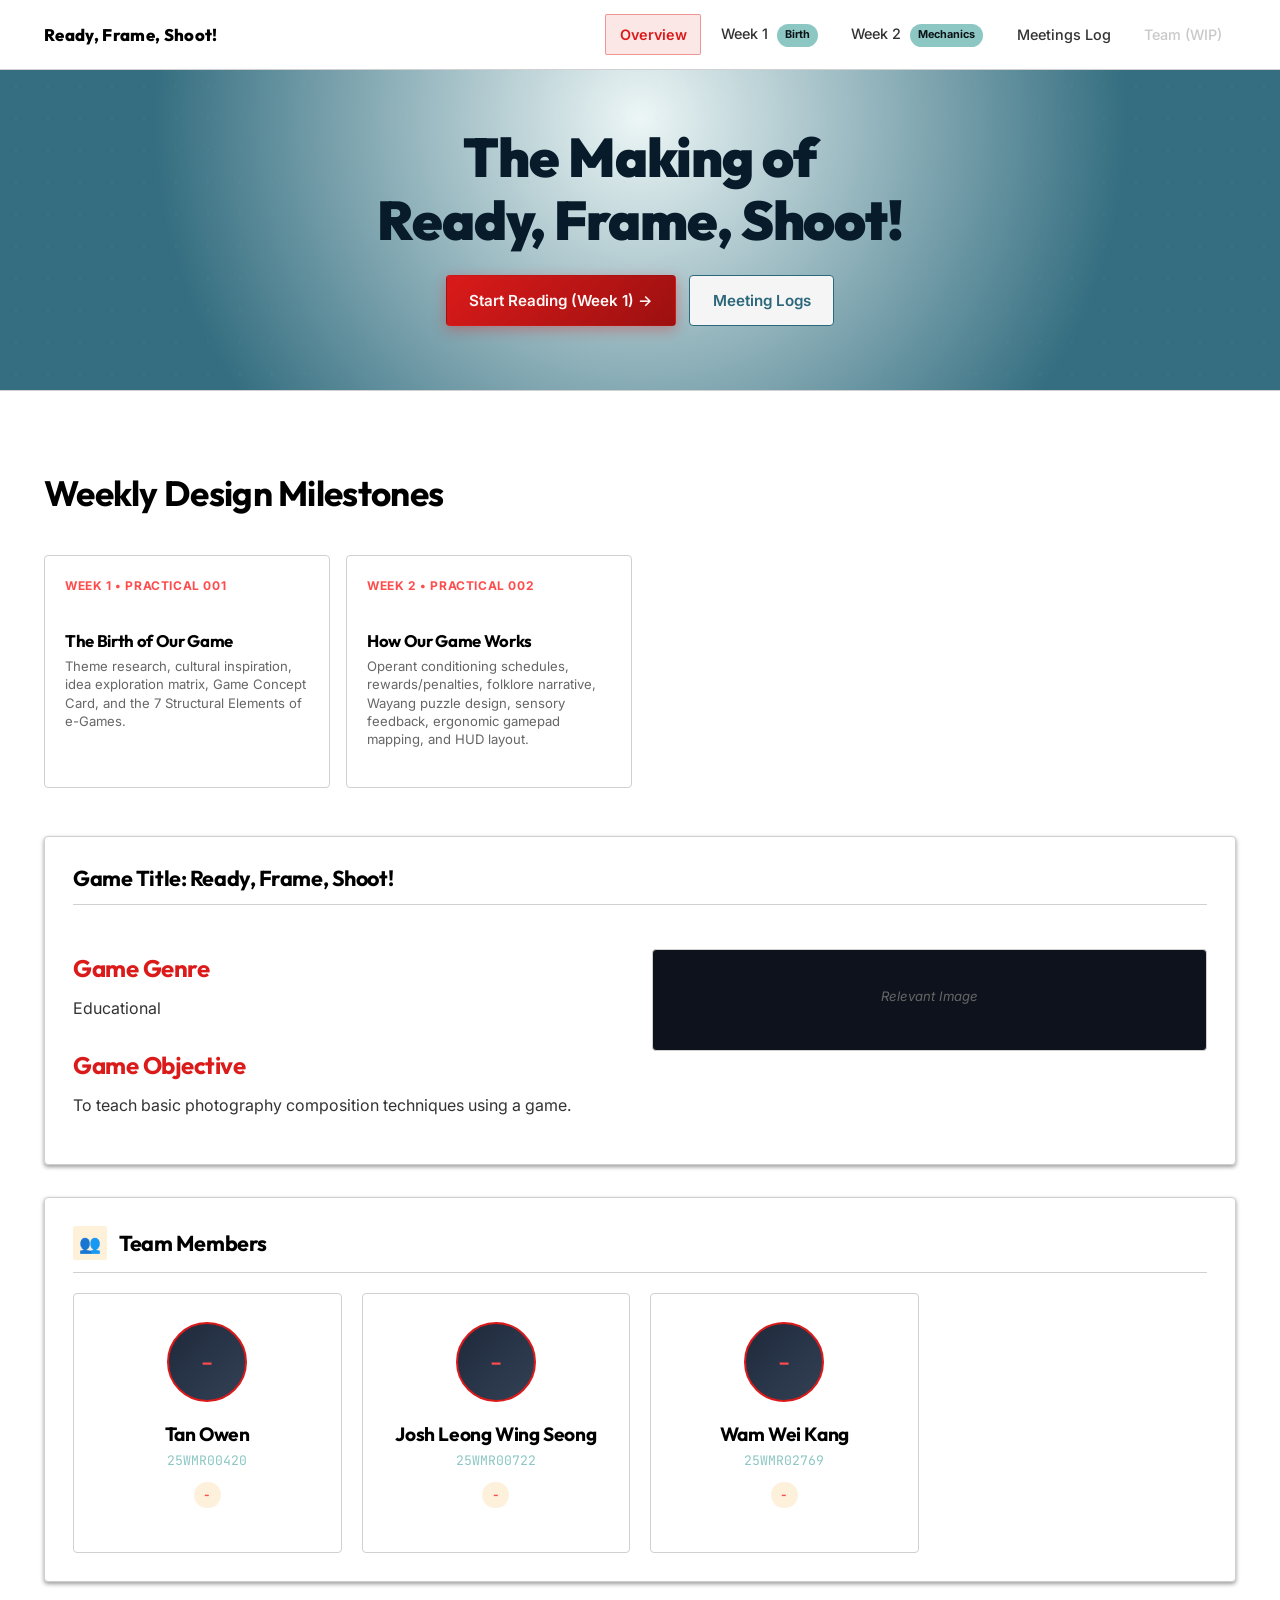
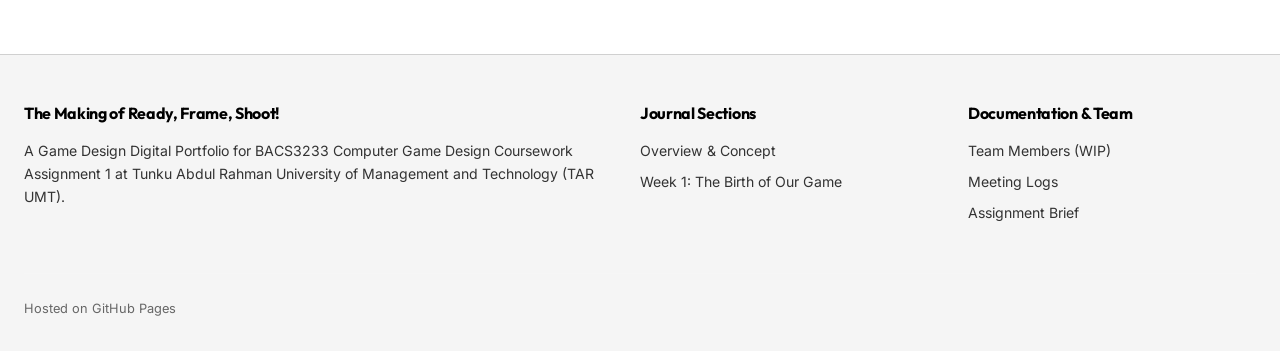
==== commit e02fc7cf: "Week 2 update" ====
--- a/index.html
+++ b/index.html
@@ -51,13 +51,14 @@
           <li class="nav-item"><a href="index.html" class="nav-link active">Overview</a></li>
           <li class="nav-item"><a href="week1.html" class="nav-link">Week 1 <span
                 class="nav-badge-pill">Birth</span></a></li>
-          <!-- <li class="nav-item"><a href="week2.html" class="nav-link">Week 2 <span
+          <li class="nav-item"><a href="week2.html" class="nav-link">Week 2 <span
                 class="nav-badge-pill">Mechanics</span></a></li>
-          <li class="nav-item"><a href="week3.html" class="nav-link">Week 3 <span
+          <li class="nav-item"><a href="meetings-log.html" class="nav-link">Meetings Log</a></li>
+          <!-- <li class="nav-item"><a href="week3.html" class="nav-link">Week 3 <span
                 class="nav-badge-pill">Gameplay</span></a></li>
           <li class="nav-item"><a href="week4.html" class="nav-link">Week 4 <span
                 class="nav-badge-pill">Refinement</span></a></li> -->
-          <li class="nav-item"><a href="" class="nav-link">Team (WIP)</a></li>
+          <li class="nav-item"><a href="#" class="nav-link disabled" aria-disabled="true" tabindex="-1">Team (WIP)</a></li>
           <!-- <li class="nav-item"><a href="evidence.html" class="nav-link">Evidence Log</a></li> -->
         </ul>
       </nav>
@@ -78,7 +79,7 @@
         <div class="hero-actions">
           <a href="week1.html" class="btn btn-primary">Start Reading (Week 1) →</a>
           <!-- <a href="team.html" class="btn btn-secondary">Meet Studio Dash Quack</a> -->
-          <a href="" class="btn btn-secondary">Meeting Logs</a>
+          <a href="meetings-log.html" class="btn btn-secondary">Meeting Logs</a>
         </div>
       </div>
     </section>
@@ -114,13 +115,12 @@
         </a>
 
         <!-- Week 2 Card -->
-        <!-- <a href="week2.html" class="week-card-nav">
+        <a href="week2.html" class="week-card-nav">
           <span class="week-badge">Week 2 • Practical 002</span>
           <h3 class="week-card-title">How Our Game Works</h3>
           <p class="week-card-desc">Operant conditioning schedules, rewards/penalties, folklore narrative, Wayang puzzle
             design, sensory feedback, ergonomic gamepad mapping, and HUD layout.</p>
-          <div class="week-status">✓ Completed &amp; Documented</div>
-        </a> -->
+        </a>
 
         <!-- Week 3 Card -->
         <!-- <a href="week3.html" class="week-card-nav">
@@ -323,7 +323,7 @@
         <h4>Documentation &amp; Team</h4>
         <ul>
           <li><a href="">Team Members (WIP)</a></li>
-          <li><a href="">Meeting Logs (WIP)</a></li>
+          <li><a href="meetings-log.html">Meeting Logs</a></li>
           <!-- <li><a href="https://github.com/dash-quack/dash-quack.github.io" target="_blank" rel="noopener">GitHub
               Repository ↗</a></li> -->
           <li><a href="README.md" target="_blank">Assignment Brief</a></li>
